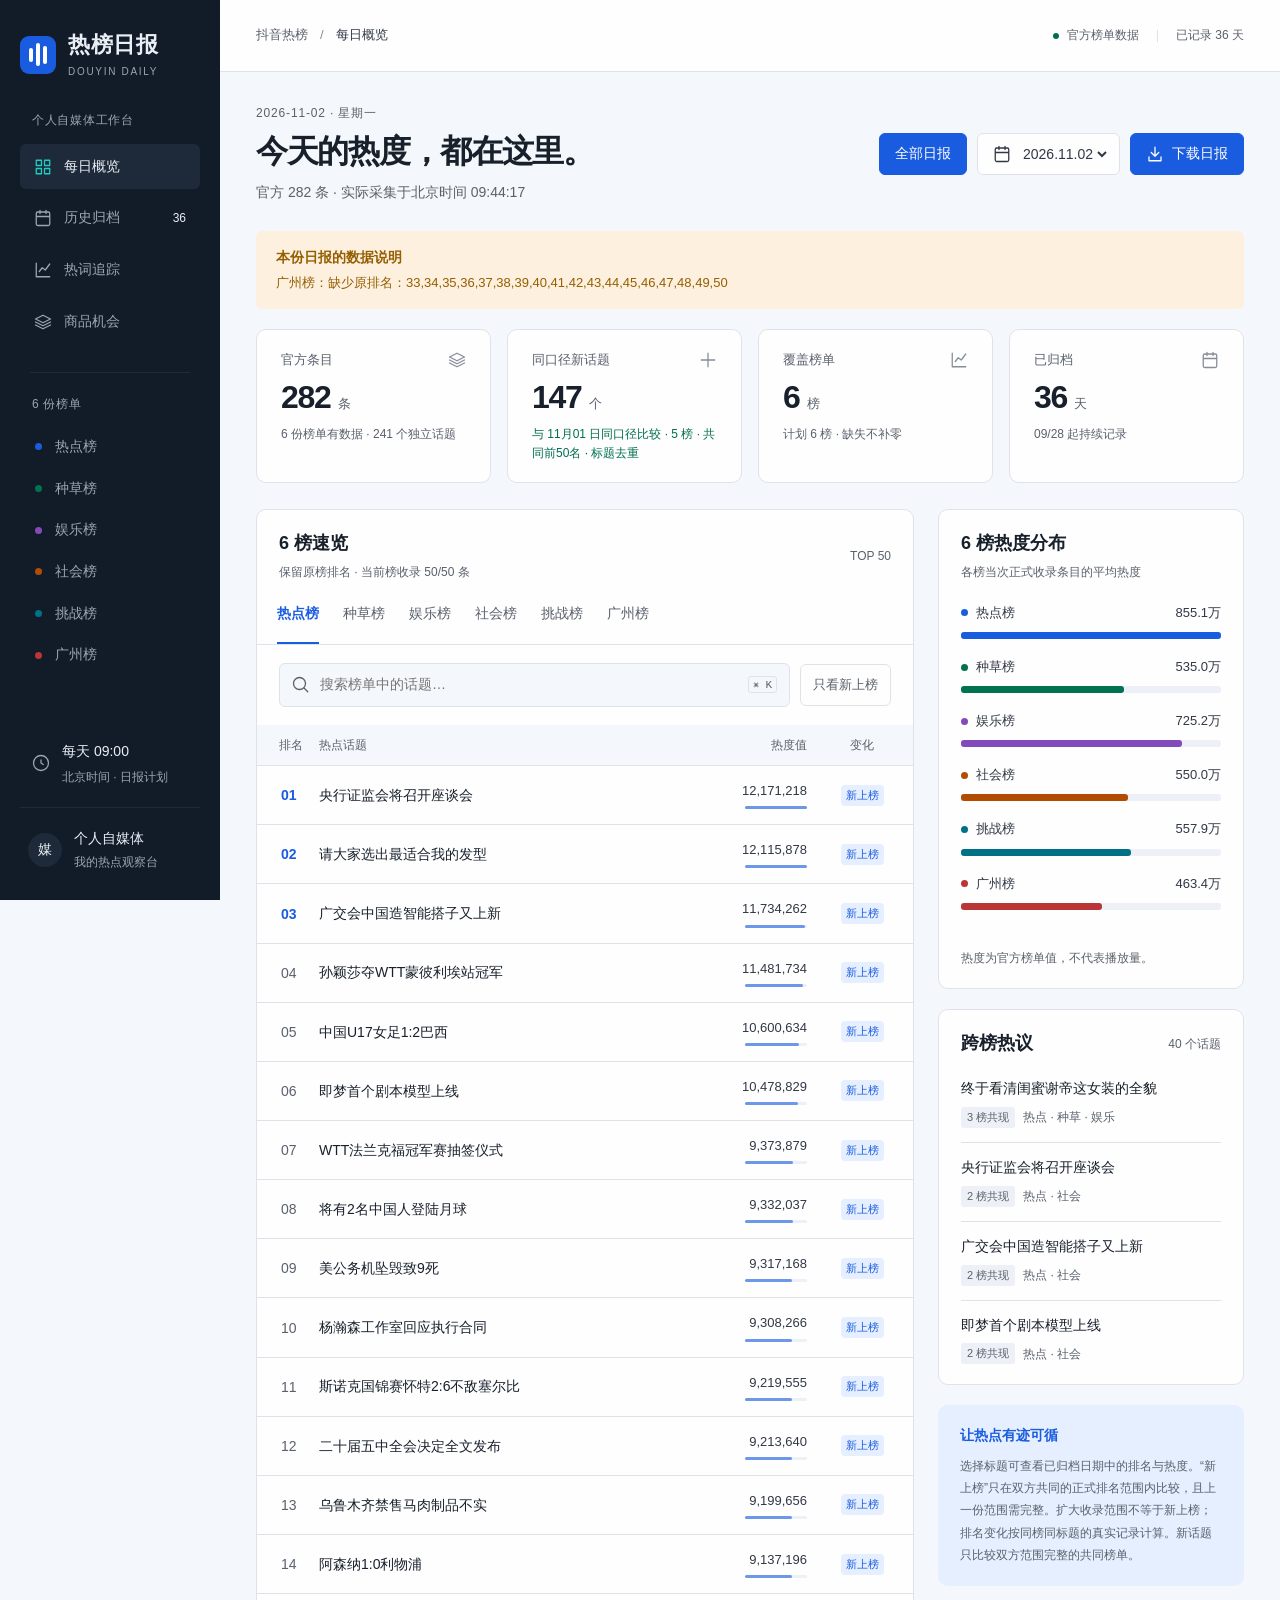
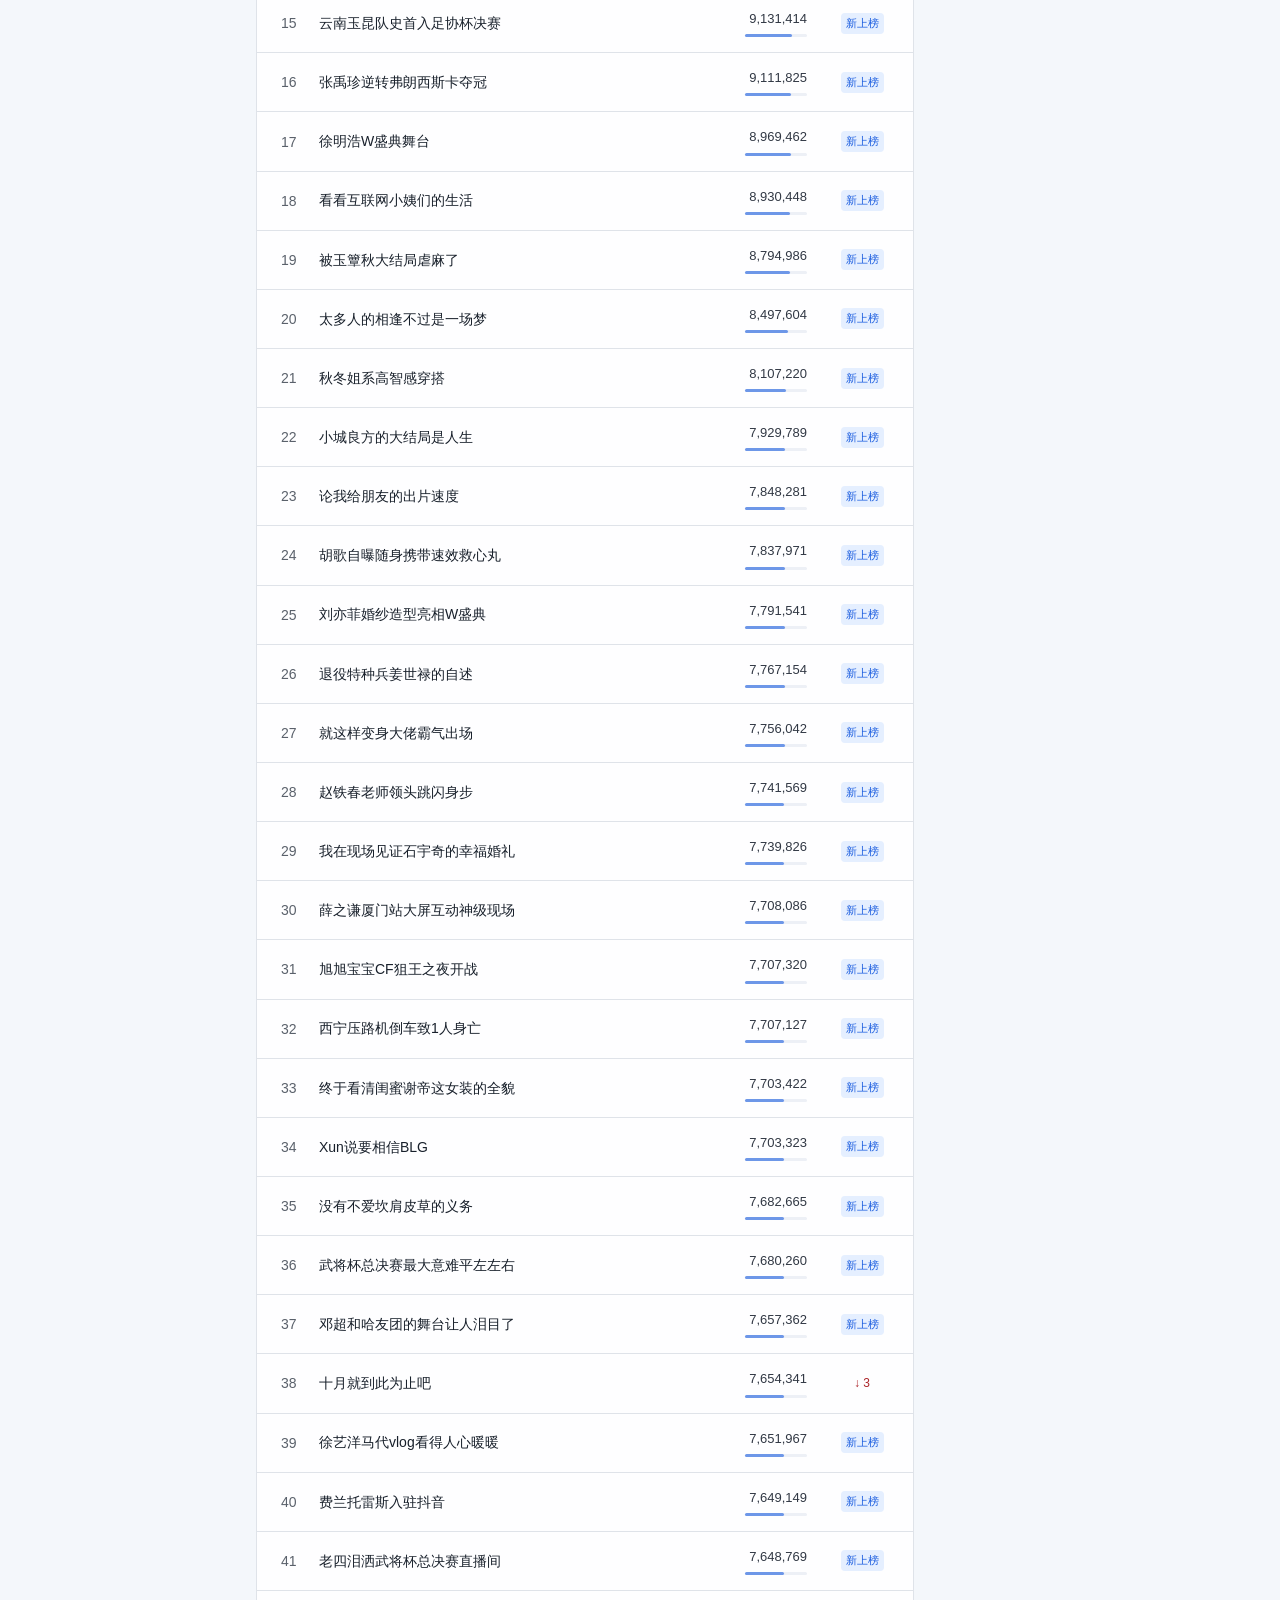
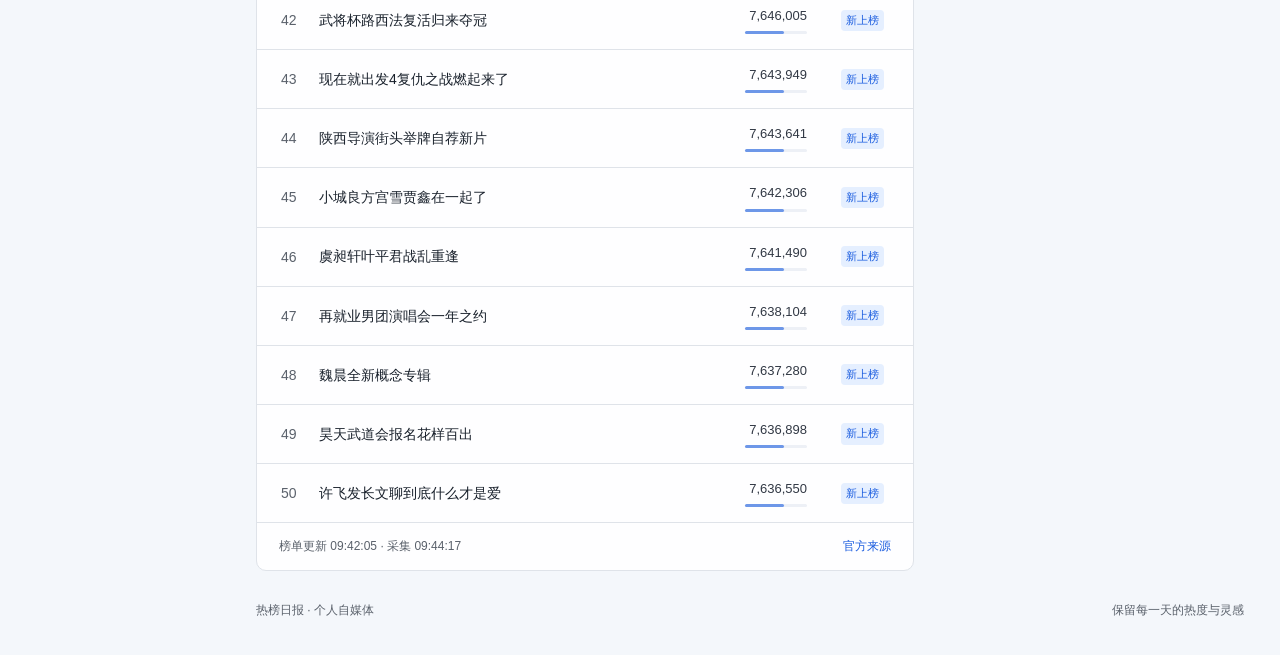
==== index.html @ 62357a95 "Update daily reports 2026-11-02 09:56" ====
<!doctype html>
<html lang="zh-CN"><head><meta charset="utf-8"><meta name="viewport" content="width=device-width,initial-scale=1,viewport-fit=cover"><meta name="theme-color" content="#152033"><meta name="description" content="每天一份抖音热榜，持续积累你的选题灵感。查看六榜各前50名、历史日报与同题变化，缺口如实标注。"><title>热榜日报 · 抖音热点观察台</title><link rel="icon" type="image/svg+xml" href="data:image/svg+xml,%3Csvg xmlns='http://www.w3.org/2000/svg' viewBox='0 0 32 32'%3E%3Crect width='32' height='32' rx='8' fill='%232961ed'/%3E%3Cpath d='M8 23V16M16 23V8M24 23V12' stroke='white' stroke-width='4' stroke-linecap='round'/%3E%3C/svg%3E"><link rel="stylesheet" href="tokens.css"><link rel="stylesheet" href="style.css"><link rel="stylesheet" href="opportunities.css?v=20261017-dense"></head><body>
<a class="skip-link" href="#main">跳到日报内容</a>
<aside class="sidebar"><a href="#daily" class="brand"><span class="brand-mark" aria-hidden="true"><i></i><i></i><i></i></span><span>热榜日报<small>DOUYIN DAILY</small></span></a><span class="workspace-label">个人自媒体工作台</span><nav aria-label="主导航"><button class="nav-item active" data-view="daily"><span data-icon="grid"></span>每日概览</button><button class="nav-item" data-view="archive"><span data-icon="calendar"></span>历史归档<span class="nav-count" id="archive-count">—</span></button><button class="nav-item" data-view="trends"><span data-icon="chart"></span>热词追踪</button><button class="nav-item" data-view="opportunities"><span data-icon="layers"></span>商品机会</button></nav><div class="side-divider"></div><p class="side-label" id="board-nav-label">日报榜单</p><nav class="board-nav" id="board-nav" aria-label="榜单快捷切换"></nav><div class="sidebar-bottom"><span data-icon="clock"></span><div><strong>每天 09:00</strong><small>北京时间 · 日报计划</small></div></div><div class="side-owner"><span class="avatar">媒</span><span>个人自媒体<small>我的热点观察台</small></span></div></aside>
<div class="shell"><header class="topbar"><div class="breadcrumb">抖音热榜<span>/</span><strong id="breadcrumb-current">每日概览</strong></div><div class="top-meta"><span class="live-dot"></span>官方榜单数据<span class="top-separator"></span><span id="coverage">载入归档…</span></div></header><main id="main" tabindex="-1"><section class="page-heading"><div><p class="heading-date" id="heading-date">每日记录 · 持续观察</p><h1 id="page-title">今天的热度，都在这里。</h1><p class="subtitle" id="subtitle">从每日榜单里，发现值得记录的话题。</p></div><div class="heading-actions"><a class="primary-button" href="today.html" style="text-decoration:none">全部日报</a><label class="date-picker"><span data-icon="calendar"></span><span class="sr-only">选择日报日期</span><select id="date-select" aria-label="选择日报日期"></select></label><button class="primary-button" id="export-button"><span data-icon="download"></span>下载日报</button></div></section><div id="app" aria-live="polite"><div class="empty-state">正在读取日报归档…</div></div><footer><span>热榜日报 · 个人自媒体</span><span>保留每一天的热度与灵感</span></footer></main></div>
<dialog id="topic-dialog" aria-labelledby="topic-title"><form method="dialog"><button class="close-button" aria-label="关闭话题详情">×</button></form><p class="detail-label">话题观察</p><h2 id="topic-title"></h2><div id="topic-content"></div></dialog>
<script src="analytics.js"></script><script src="research-state.js"></script><script src="opportunities-engine.js?v=20261102-food-show"></script><script src="tracking.js"></script><script src="opportunities.js?v=20261017-dense"></script><script src="app.js"></script></body></html>
---- tokens.css ----
:root{--color-paper:oklch(97.5% .006 255);--color-surface:oklch(99.8% .001 255);--color-ink:oklch(24% .025 258);--color-body:oklch(34% .022 258);--color-muted:oklch(49% .018 258);--color-subtle:oklch(64% .018 258);--color-rule:oklch(91.5% .009 258);--color-soft:oklch(95.5% .008 255);--color-accent:oklch(52% .21 262);--color-accent-ink:oklch(100% 0 0);--color-accent-soft:oklch(95% .025 262);--color-dark:oklch(22% .028 258);--color-dark-raised:oklch(28% .035 258);--color-dark-text:oklch(95% .01 255);--color-dark-muted:oklch(72% .022 258);--color-cyan:oklch(77% .13 188);--color-up:oklch(47% .12 168);--color-up-soft:oklch(95% .025 168);--color-down:oklch(49% .17 25);--color-down-soft:oklch(96% .02 25);--color-gold:oklch(53% .12 73);--color-gold-soft:oklch(96% .027 73);--color-scrim:oklch(18% .024 258 / .5);--color-transparent:transparent;--font-body:"PingFang SC","Microsoft YaHei",sans-serif;--font-display:"Avenir Next","PingFang SC",sans-serif;--font-mono:"SFMono-Regular",Menlo,monospace;--space-xs:4px;--space-sm:8px;--space-md:16px;--space-lg:24px;--space-xl:32px;--space-2xl:48px;--text-xs:.75rem;--text-sm:.875rem;--text-base:1rem;--text-lg:1.125rem;--text-xl:1.5rem;--radius-sm:6px;--radius-md:10px;--radius-lg:14px;--ease-out:cubic-bezier(.16,1,.3,1);--ease-in:cubic-bezier(.7,0,.84,0);--ease-in-out:cubic-bezier(.65,0,.35,1);--dur-micro:120ms;--z-modal:400;--z-sticky:200;--color-chart-hot:var(--color-accent);--color-chart-seeding:oklch(48% .12 168);--color-chart-entertainment:oklch(53% .17 305);--color-chart-society:oklch(54% .15 47);--color-chart-challenge:oklch(50% .1 216);--color-chart-guangzhou:oklch(53% .17 25)}
---- style.css ----
/* Hallmark · macrostructure: Workbench · tone: precise · anchor hue: cobalt
 * genre: modern-minimal · theme: Cobalt · nav: N3 Side-rail · footer: Ft2 Inline
 * audience: personal content creator · use: daily topic review · enrichment: none
 * pre-emit critique: P4 H5 E4 S5 R5 V4 */
*{box-sizing:border-box}html,body{margin:0;overflow-x:clip}body{background:var(--color-paper);color:var(--color-body);font:400 1rem/1.55 var(--font-body)}button,input,select{font:inherit}button,a,select{-webkit-tap-highlight-color:var(--color-transparent)}button,a{touch-action:manipulation}button{cursor:pointer}button{color:inherit}a{color:var(--color-accent);text-decoration:none}button:disabled{opacity:.4;cursor:not-allowed}button:active:not(:disabled){transform:translateY(1px)}:focus-visible{outline:2px solid var(--color-accent);outline-offset:3px}h1,h2,h3,p{margin:0}h1,h2,h3{color:var(--color-ink);font-family:var(--font-display);font-style:normal;overflow-wrap:anywhere;min-width:0}h1{font-size:clamp(1.65rem,2.5vw,2.1rem);line-height:1.3;letter-spacing:-.04em;font-weight:650}h2{font-size:1.125rem;font-weight:650}h3{font-size:1rem}.sr-only{position:absolute;width:1px;height:1px;padding:0;margin:-1px;overflow:clip;clip-path:inset(50%);white-space:nowrap}.icon{width:18px;height:18px;display:block;flex-shrink:0;stroke:currentColor;fill:none;stroke-width:1.7;stroke-linecap:round;stroke-linejoin:round}.skip-link{position:fixed;top:-100px;left:10px;z-index:var(--z-modal);padding:12px;background:var(--color-surface)}.skip-link:focus{top:10px}.sidebar{background:var(--color-dark);color:var(--color-dark-text);padding:28px 20px;display:flex;flex-direction:column}.brand{display:flex;align-items:center;gap:12px;color:var(--color-dark-text);font-size:1.375rem;font-weight:650;letter-spacing:.03em}.brand small{display:block;color:var(--color-dark-muted);font:500 10px/1.9 var(--font-display);letter-spacing:.17em}.brand-mark{display:flex;gap:3px;align-items:center;justify-content:center;width:36px;height:38px;background:var(--color-accent);border-radius:9px}.brand-mark i{display:block;width:4px;background:var(--color-accent-ink);border-radius:2px;height:14px}.brand-mark i:nth-child(2){height:23px}.brand-mark i:nth-child(3){height:18px}.workspace-label,.side-label{color:var(--color-dark-muted);font-size:12px;letter-spacing:.06em}.workspace-label{margin:30px 12px 14px}.nav-item{display:flex;align-items:center;gap:12px;width:100%;border:0;background:var(--color-transparent);color:var(--color-dark-muted);padding:12px 14px;margin-bottom:6px;text-align:left;font-size:14px;border-radius:var(--radius-sm);white-space:nowrap}.nav-item.active{background:var(--color-dark-raised);color:var(--color-dark-text)}.nav-item.active .icon{color:var(--color-cyan)}.nav-item:hover{background:var(--color-dark-raised);color:var(--color-dark-text)}.nav-count{margin-left:auto;color:var(--color-dark-text);font-size:12px}.side-divider{height:1px;background:var(--color-dark-raised);margin:22px 10px}.side-label{margin:0 12px 12px}.board-nav button{background:var(--color-transparent);border:0;color:var(--color-dark-muted);font-size:14px;display:flex;gap:13px;align-items:center;padding:10px 15px;width:100%;border-radius:var(--radius-sm);white-space:nowrap}.board-nav button:hover{color:var(--color-dark-text);background:var(--color-dark-raised)}.board-dot{width:7px;height:7px;border-radius:50%;display:inline-block;background:var(--board-color,var(--color-subtle));flex-shrink:0}.sidebar-bottom{display:flex;gap:12px;align-items:center;padding:20px 12px;margin-top:auto;color:var(--color-dark-muted)}.sidebar-bottom strong{font-size:14px;font-weight:500;color:var(--color-dark-text)}.sidebar-bottom small,.side-owner small{display:block;font-size:12px;margin-top:4px;color:var(--color-dark-muted)}.side-owner{display:flex;gap:12px;align-items:center;border-top:1px solid var(--color-dark-raised);padding:20px 8px 0;font-size:14px}.avatar{display:grid;place-items:center;width:34px;height:34px;border-radius:50%;background:var(--color-dark-raised);color:var(--color-dark-text)}.topbar{height:72px;display:flex;align-items:center;justify-content:space-between;padding:0 36px;border-bottom:1px solid var(--color-rule);background:var(--color-surface);gap:16px;font-size:13px}.breadcrumb{display:flex;gap:12px;white-space:nowrap;color:var(--color-muted)}.breadcrumb strong{font-weight:500;color:var(--color-body)}.breadcrumb>span{color:var(--color-subtle)}.top-meta{display:flex;align-items:center;gap:8px;color:var(--color-muted);font-size:12px}.live-dot{width:6px;height:6px;background:var(--color-up);border-radius:50%}.top-separator{height:12px;width:1px;background:var(--color-rule);margin:0 10px}main{max-width:1600px;margin:auto;padding:32px 36px;outline:none}.page-heading{display:flex;justify-content:space-between;gap:24px;align-items:center;margin-bottom:28px}.heading-date{color:var(--color-muted);font:500 12px/1.6 var(--font-display);letter-spacing:.07em;margin-bottom:8px}.subtitle{color:var(--color-muted);font-size:14px;margin-top:9px}.heading-actions{display:flex;gap:10px;flex-shrink:0;flex-wrap:wrap}.primary-button,.secondary-button,.date-picker{display:inline-flex;gap:8px;align-items:center;justify-content:center;min-height:42px;border-radius:var(--radius-sm);white-space:nowrap;font-size:14px;padding:9px 15px;border:1px solid var(--color-rule);background:var(--color-surface);color:var(--color-body)}.primary-button{color:var(--color-accent-ink);background:var(--color-accent);border-color:var(--color-accent)}.primary-button:hover{opacity:.9}.secondary-button:hover{background:var(--color-soft)}.date-picker{padding-right:9px}.date-picker select{background:var(--color-transparent);border:0;color:var(--color-body);max-width:140px;cursor:pointer;font-variant-numeric:tabular-nums;font-size:14px}.stats{display:grid;grid-template-columns:repeat(4,minmax(0,1fr));gap:16px;margin-bottom:26px}.stat{padding:20px 24px;background:var(--color-surface);border:1px solid var(--color-rule);border-radius:var(--radius-md)}.stat-label{font-size:13px;color:var(--color-muted);display:flex;justify-content:space-between;gap:10px;align-items:center}.stat-label .icon{color:var(--color-subtle)}.stat-value{color:var(--color-ink);font:600 2rem/1.4 var(--font-display);letter-spacing:-.04em;margin-top:5px;font-variant-numeric:tabular-nums}.stat-value small{font:400 13px var(--font-body);color:var(--color-muted);margin-left:7px;letter-spacing:0}.stat-note{font-size:12px;color:var(--color-muted);margin-top:5px}.note-positive{color:var(--color-up)}.main-grid{display:grid;grid-template-columns:minmax(0,1fr) 306px;gap:24px;align-items:start}.panel{background:var(--color-surface);border:1px solid var(--color-rule);border-radius:var(--radius-md);min-width:0}.panel-title{padding:20px 22px 18px;display:flex;align-items:center;justify-content:space-between;gap:12px}.panel-title p{font-size:12px;color:var(--color-muted);margin-top:5px}.mini-label{font:500 12px var(--font-display);color:var(--color-muted)}.board-tabs{display:flex;border-bottom:1px solid var(--color-rule);padding:0 20px;gap:24px;overflow-x:auto;scrollbar-width:none}.board-tab{white-space:nowrap;border:0;border-bottom:2px solid var(--color-transparent);color:var(--color-muted);background:var(--color-transparent);font-size:14px;padding:0 0 14px;min-height:44px}.board-tab.active{color:var(--color-accent);border-color:var(--color-accent);font-weight:600}.list-tools{display:flex;gap:10px;align-items:center;padding:18px 22px}.searchbox{display:flex;gap:10px;align-items:center;background:var(--color-paper);border:1px solid var(--color-rule);border-radius:var(--radius-sm);padding:0 12px;flex:1;min-width:0;color:var(--color-muted)}.searchbox input{width:100%;border:0;background:var(--color-transparent);min-width:0;padding:10px 0;font-size:14px;color:var(--color-ink);outline:none}.searchbox:focus-within{outline:2px solid var(--color-accent);outline-offset:1px}.searchbox kbd{font:11px var(--font-mono);border:1px solid var(--color-rule);padding:1px 4px;border-radius:3px;white-space:nowrap}.filter-button{padding:10px 12px;white-space:nowrap;background:var(--color-surface);border:1px solid var(--color-rule);border-radius:var(--radius-sm);color:var(--color-muted);font-size:13px;min-height:42px}.filter-button.active{color:var(--color-accent);border-color:var(--color-accent);background:var(--color-accent-soft)}.rank-table{width:100%;border-collapse:collapse;table-layout:fixed;font-size:14px}.rank-table th{font-weight:400;color:var(--color-muted);font-size:12px;text-align:left;padding:11px 0;background:var(--color-paper);border-bottom:1px solid var(--color-rule)}.rank-table th:first-child{width:62px;padding-left:22px}.rank-table th:nth-child(3){width:110px;text-align:right;padding-right:18px}.rank-table th:last-child{width:88px;text-align:center;padding-right:14px}.rank-table td{padding:15px 0;border-bottom:1px solid var(--color-rule);vertical-align:middle}.rank-table tr:last-child td{border-bottom:0}.rank-table tr:hover td{background:var(--color-paper)}.rank-table td:first-child{padding-left:24px;font:500 14px var(--font-display);color:var(--color-muted)}.rank-table tr:nth-child(-n+3) td:first-child{font-weight:650;color:var(--color-accent)}.topic-button{display:block;max-width:100%;padding:0 6px 0 0;border:0;background:var(--color-transparent);color:var(--color-ink);text-align:left;font-size:14px;line-height:1.6;overflow-wrap:anywhere}.topic-button:hover{color:var(--color-accent)}.topic-meta{font-size:11px;margin-top:4px;color:var(--color-muted)}.heat-cell{text-align:right;padding-right:18px!important;font-family:var(--font-display);font-size:13px;font-variant-numeric:tabular-nums;color:var(--color-body)}.heat-track{display:block;height:3px;background:var(--color-soft);margin:5px 0 0 auto;width:62px;border-radius:2px}.heat-track i{display:block;height:100%;background:var(--color-accent);opacity:.6;border-radius:2px}.change-cell{text-align:center;padding-right:14px!important;font-size:12px}.change{display:inline-block;min-width:34px}.change.up{color:var(--color-up)}.change.down{color:var(--color-down)}.change.new{color:var(--color-accent);background:var(--color-accent-soft);font-size:11px;padding:2px 5px;border-radius:4px}.change.same{color:var(--color-muted)}.table-footer{padding:14px 22px;border-top:1px solid var(--color-rule);color:var(--color-muted);font-size:12px;display:flex;justify-content:space-between;gap:12px;flex-wrap:wrap}.table-footer a{white-space:nowrap}.side-stack{display:grid;gap:20px}.board-bars{padding:0 22px 20px}.bar-row{margin:3px 0 18px}.bar-top{display:flex;justify-content:space-between;align-items:center;font-size:13px;margin-bottom:9px}.bar-name{display:flex;gap:8px;align-items:center}.bar-value{font-family:var(--font-display);font-variant-numeric:tabular-nums}.bar-track{height:7px;border-radius:3px;background:var(--color-soft)}.bar-fill{height:100%;border-radius:3px;background:var(--board-color)}.panel-footnote{padding:0 22px 20px;font-size:12px;color:var(--color-muted);line-height:1.7}.repeat-list{padding:0 22px 6px}.repeat-item{padding:12px 0 14px;border-bottom:1px solid var(--color-rule)}.repeat-item:first-child{padding-top:0}.repeat-item:last-child{border-bottom:0}.repeat-item button{border:0;background:var(--color-transparent);text-align:left;font-size:14px;padding:0;line-height:1.65;color:var(--color-ink)}.repeat-item button:hover{color:var(--color-accent)}.repeat-meta{display:flex;gap:8px;align-items:center;margin-top:6px;color:var(--color-muted);font-size:12px}.mini-tag{background:var(--color-soft);padding:2px 6px;border-radius:3px;font-size:11px;color:var(--color-muted)}.insight-note{padding:20px 22px;background:var(--color-accent-soft);border-radius:var(--radius-md)}.insight-note h3{color:var(--color-accent);font-size:14px;margin-bottom:8px}.insight-note p{font-size:12px;line-height:1.85;color:var(--color-muted)}footer{display:flex;justify-content:space-between;gap:16px;flex-wrap:wrap;font-size:12px;color:var(--color-muted);padding:30px 0 4px}.empty-state{padding:48px 24px;text-align:center;color:var(--color-muted);font-size:14px}.empty-state strong{display:block;font-size:16px;color:var(--color-body);margin-bottom:8px}.empty-state button{margin-top:18px}.archive-grid{display:grid;grid-template-columns:repeat(2,minmax(0,1fr));gap:20px}.archive-card{padding:24px}.archive-top{display:flex;gap:20px;align-items:center;border-bottom:1px solid var(--color-rule);padding-bottom:20px;margin-bottom:20px}.calendar-tile{padding:8px 14px;background:var(--color-accent-soft);color:var(--color-accent);border-radius:var(--radius-sm);text-align:center}.calendar-tile strong{display:block;font:600 2rem var(--font-display)}.calendar-tile span{font-size:12px}.archive-top h2{font-size:18px}.archive-top p{font-size:12px;color:var(--color-muted);margin-top:6px}.archive-board{display:flex;gap:14px;align-items:baseline;padding:7px 0;font-size:14px}.archive-board span{flex-shrink:0;width:46px;font-size:12px;color:var(--color-muted)}.archive-board p{overflow:hidden;text-overflow:ellipsis;white-space:nowrap}.archive-actions{margin-top:24px;display:flex;justify-content:space-between;align-items:center;font-size:12px;color:var(--color-muted)}.trend-chart{padding:0 24px 20px}.trend-svg{display:block;width:100%;height:auto;max-height:300px;overflow:visible}.trend-svg text{font:12px var(--font-body);fill:var(--color-muted)}.trend-svg .gridline{stroke:var(--color-rule);stroke-dasharray:4 5}.trend-svg .line{fill:none;stroke-width:2.3;stroke:var(--board-color)}.trend-svg .point{fill:var(--color-surface);stroke:var(--board-color);stroke-width:2.3}.legend{display:flex;gap:20px;flex-wrap:wrap;margin:10px 0;font-size:12px;color:var(--color-muted)}.legend span{display:flex;gap:7px;align-items:center}.trend-layout{display:grid;gap:24px}.trend-table th:first-child{width:55%}.trend-table th:nth-child(2){width:15%}.trend-table th:nth-child(3){width:15%}.trend-table th:last-child{width:15%}.trend-table td:first-child{font-family:var(--font-body);font-size:14px;padding:16px 22px}.trend-table td{padding:16px 0}.trend-table td:not(:first-child){font-variant-numeric:tabular-nums}.trend-search{margin:0 22px 20px;max-width:420px}dialog{position:fixed;inset:0;margin:auto;height:fit-content;max-height:85dvh;width:min(600px,calc(100% - 32px));padding:32px;border:1px solid var(--color-rule);border-radius:var(--radius-lg);background:var(--color-surface);color:var(--color-body)}dialog::backdrop{background:var(--color-scrim)}dialog h2{font-size:1.4rem;padding-right:16px;line-height:1.5;margin:8px 0 16px}.close-button{position:absolute;top:12px;right:12px;width:36px;height:36px;font-size:24px;border:0;background:var(--color-transparent);color:var(--color-muted)}.detail-label{font-size:12px;color:var(--color-accent)}.detail-note{font-size:13px;color:var(--color-muted);margin-bottom:20px}.detail-row{padding:14px 0;border-top:1px solid var(--color-rule);display:grid;grid-template-columns:1fr 1fr;gap:6px 12px;font-size:14px}.detail-row small{color:var(--color-muted);font-size:12px}.detail-row .right{text-align:right;font-variant-numeric:tabular-nums}.source-link{font-size:13px;display:inline-flex;gap:6px;align-items:center;margin-top:16px;white-space:nowrap}.source-link .icon{width:14px;height:14px}.notice{font-size:13px;color:var(--color-muted);border-left:0;padding:14px 0 0}.mobile-title{display:none}
@media(min-width:60rem){.sidebar{position:fixed;width:220px;height:100dvh;inset:0 auto 0 0;z-index:var(--z-sticky)}.shell{margin-left:220px}}
@media(min-width:90rem){.sidebar{width:240px}.shell{margin-left:240px}main{padding:36px 44px}.topbar{padding-inline:44px}.main-grid{grid-template-columns:minmax(0,1fr) 330px}.rank-table td{padding-block:17px}.stat{padding:22px 26px}}
@media(max-width:74rem){.main-grid{grid-template-columns:minmax(0,1fr) 260px;gap:18px}main{padding:26px 24px}.topbar{padding:0 24px}.page-heading{align-items:flex-start;flex-direction:column;gap:18px}.stats{gap:12px}.stat{padding:18px}.board-tabs{gap:20px}.rank-table th:first-child{width:45px;padding-left:16px}.rank-table td:first-child{padding-left:16px}.rank-table th:nth-child(3){width:98px}.rank-table th:last-child{width:68px}.top-meta #coverage,.top-separator{display:none}}
@media(max-width:59.99rem){.sidebar{padding:18px 24px;display:block}.brand{font-size:20px}.brand small{display:none}.sidebar>nav:first-of-type{display:flex;gap:8px;margin-top:18px}.nav-item{width:auto;margin:0;padding:9px 14px}.workspace-label,.side-divider,.side-label,.board-nav,.sidebar-bottom,.side-owner{display:none}.nav-count{margin-left:4px}.topbar{height:54px}.main-grid{grid-template-columns:minmax(0,1fr)}.side-stack{grid-template-columns:repeat(2,minmax(0,1fr))}.insight-note{grid-column:1/-1}.page-heading{flex-direction:row;align-items:flex-start}.heading-actions{max-width:240px}.stats{grid-template-columns:repeat(4,minmax(0,1fr))}.stat{padding:16px}.stat-value{font-size:1.75rem}.stat-label .icon{display:none}}
@media(max-width:39.99rem){.sidebar{padding:18px 16px 14px}.sidebar>nav:first-of-type{gap:2px;margin-top:16px}.nav-item{font-size:14px;padding:10px 12px;gap:8px}.nav-item .icon{width:16px;height:16px}.nav-count{display:none}.topbar{padding:0 18px}.top-meta{font-size:11px}.breadcrumb{font-size:12px;gap:8px}main{padding:24px 16px}.page-heading{display:block;margin-bottom:22px}.heading-actions{margin-top:20px;max-width:none;gap:8px;flex-wrap:nowrap}.date-picker{flex:1;padding:10px}.primary-button{padding:10px 13px;min-height:44px}.stats{grid-template-columns:repeat(2,minmax(0,1fr));gap:10px;margin-bottom:20px}.stat{padding:15px 16px}.stat-note{font-size:11px}.stat-value{font-size:1.8rem}.stat-value small{font-size:12px}.panel-title{padding:18px 16px 16px}.board-tabs{padding:0 16px;gap:22px}.list-tools{padding:16px;gap:8px}.filter-button{padding:10px 9px;font-size:12px}.searchbox{padding:0 10px}.searchbox input{font-size:13px;min-height:44px}.searchbox kbd{display:none}.rank-table th:first-child{width:36px;padding-left:13px}.rank-table td:first-child{padding-left:14px;font-size:13px}.rank-table th:nth-child(3){width:84px;padding-right:12px}.rank-table th:last-child{width:45px;padding-right:7px}.rank-table th{font-size:11px}.rank-table td{padding-block:14px}.topic-button{font-size:14px;line-height:1.65}.heat-cell{font-size:12px;padding-right:12px!important}.heat-track{width:48px}.change-cell{padding-right:7px!important;font-size:11px}.change{min-width:28px}.change.new{font-size:10px;padding:2px 3px}.table-footer{padding:14px 16px;font-size:11px}.side-stack{grid-template-columns:minmax(0,1fr)}.archive-grid{grid-template-columns:minmax(0,1fr)}.archive-card{padding:20px}.trend-table th:first-child{width:46%;padding-left:14px}.trend-table th:nth-child(2){width:17%}.trend-table th:nth-child(3){width:20%;text-align:left}.trend-table th:last-child{width:17%}.trend-table td:first-child{padding:14px}.trend-table td{font-size:12px}.trend-chart{padding:0 12px 16px}.legend{gap:10px;font-size:11px}dialog{padding:25px 20px}.detail-row{font-size:13px}footer{font-size:11px}.subtitle{font-size:13px}.trend-search{margin:0 16px 18px}.topic-meta{font-size:10px}}
@media(prefers-reduced-motion:reduce){*,*::before,*::after{animation:none!important;transition:none!important;scroll-behavior:auto!important}}
.data-warning{padding:16px 20px;background:var(--color-gold-soft);color:var(--color-gold);border-radius:var(--radius-sm);margin-bottom:20px;font-size:13px}.data-warning strong{font-size:14px}.data-warning p{margin-top:4px}
.tracking-layout{display:grid;gap:24px}.tracking-intro{display:flex;justify-content:space-between;align-items:center;gap:16px}.tracking-intro p{font-size:14px;color:var(--color-muted);margin-top:7px}.tracking-intro label,.tracking-tools>label:not(.searchbox),.detail-controls label{font-size:14px;color:var(--color-muted);display:flex;align-items:center;gap:8px;white-space:nowrap}.tracking-layout select,.detail-controls select{min-height:42px;max-width:100%;padding:8px 12px;background:var(--color-surface);color:var(--color-body);border:1px solid var(--color-rule);border-radius:var(--radius-sm);font-size:14px}.tracking-layout .panel-title p{font-size:14px}.tracking-layout .mini-label{font-size:14px}.seed-grid{display:grid;grid-template-columns:repeat(3,minmax(0,1fr));gap:0;padding:0 22px 10px}.seed-card{padding:20px 18px;border-top:1px solid var(--color-rule);border-right:1px solid var(--color-rule);display:flex;flex-direction:column;min-width:0;gap:12px}.seed-card:nth-child(3n){border-right:0}.seed-card:nth-child(3n+1){padding-left:0}.seed-kicker{font-size:13px;color:var(--color-muted);display:flex;justify-content:space-between;align-items:center;gap:8px;flex-wrap:wrap}.signal-badge{display:inline-flex;font-size:12px;font-weight:500;line-height:1.6;padding:3px 8px;border-radius:4px;color:var(--color-muted);background:var(--color-soft);white-space:nowrap}.signal-badge.seed{color:var(--color-up);background:var(--color-up-soft)}.signal-badge.rising{color:var(--color-accent);background:var(--color-accent-soft)}.signal-badge.falling{color:var(--color-down);background:var(--color-down-soft)}.seed-card>.topic-button{font-size:16px;font-weight:600;line-height:1.55;min-height:50px}.seed-values{display:flex;justify-content:space-between;align-items:end;gap:14px;margin-top:auto;font-variant-numeric:tabular-nums}.seed-values>strong{font:600 1.9rem/1.2 var(--font-display);color:var(--color-up);letter-spacing:-.025em}.seed-values>span{font-size:14px;text-align:right}.seed-values small{display:block;font:400 13px/1.7 var(--font-body);color:var(--color-muted);margin-top:5px;letter-spacing:0}.seed-card>p{font-size:13px;color:var(--color-muted)}.text-action{border:0;background:transparent;color:var(--color-accent);padding:0;text-align:left;font-size:14px;min-height:30px;align-self:flex-start}.text-action:hover{text-decoration:underline}.radar-context{padding:14px 22px;display:flex;justify-content:space-between;gap:8px 16px;flex-wrap:wrap;background:var(--color-paper);font-size:13px;color:var(--color-muted)}.tracking-method{border-top:1px solid var(--color-rule);padding:16px 22px}.tracking-method summary,.overview-trend summary{font-size:14px;color:var(--color-body);cursor:pointer;min-height:24px}.tracking-method p,.tracking-method li{font-size:14px;color:var(--color-muted);line-height:1.8}.tracking-method p{margin-top:12px}.tracking-method ul{padding-left:20px;columns:2;column-gap:25px}.tracking-method li{break-inside:avoid}.tracking-tools{display:flex;align-items:center;gap:12px;padding:0 22px 20px;flex-wrap:wrap}.tracking-tools .searchbox{flex:1 1 240px}.tracking-tools select{max-width:155px}.tracking-table-scroll{overflow-x:auto}.tracking-table{border-collapse:collapse;width:100%;min-width:780px;font-size:14px;table-layout:fixed}.tracking-table th{background:var(--color-paper);text-align:left;font-size:13px;color:var(--color-muted);font-weight:400;padding:12px 14px;border-bottom:1px solid var(--color-rule)}.tracking-table td{padding:16px 14px;border-bottom:1px solid var(--color-rule);vertical-align:top;overflow-wrap:anywhere}.tracking-table tr:last-child td{border:0}.tracking-table tbody tr:hover{background:var(--color-paper)}.tracking-table th:first-child{width:31%;padding-left:22px}.tracking-table td:first-child{padding-left:22px}.tracking-table th:nth-child(2){width:15%}.tracking-table th:nth-child(3){width:18%}.tracking-table th:nth-child(4){width:20%}.tracking-table th:last-child{width:16%}.tracking-table .topic-button{font-size:15px}.tracking-table small{display:block;font-size:12px;color:var(--color-muted);margin-top:5px}.tracking-table td>strong{display:block;font-weight:550}.tracking-table .number{font-variant-numeric:tabular-nums}.tracking-tags{display:flex;flex-wrap:wrap;gap:6px;margin-top:8px}.positive{color:var(--color-up)}.negative{color:var(--color-down)}.muted{color:var(--color-muted)}.tracking-pagination{display:flex;justify-content:space-between;align-items:center;gap:12px;padding:16px 22px;font-size:13px;color:var(--color-muted)}.tracking-pagination>div{display:flex;gap:8px}.tracking-layout .panel-footnote{font-size:13px}.overview-trend>summary{padding:20px 22px;font-weight:600;font-size:16px}.seed-empty{padding-block:32px}.detail-controls{display:flex;justify-content:space-between;gap:12px;align-items:center;flex-wrap:wrap;margin:12px 0 22px}.metric-switch{display:flex;border:1px solid var(--color-rule);border-radius:var(--radius-sm);overflow:hidden}.metric-switch button{border:0;background:var(--color-surface);padding:9px 15px;font-size:14px;min-height:42px}.metric-switch button[aria-pressed="true"]{background:var(--color-accent-soft);color:var(--color-accent)}.detail-metrics{display:grid;grid-template-columns:repeat(4,minmax(0,1fr));gap:12px;margin-bottom:20px}.detail-metrics>div{background:var(--color-paper);padding:12px;border-radius:var(--radius-sm)}.detail-metrics strong{font:600 1.3rem/1.6 var(--font-display);display:block;font-variant-numeric:tabular-nums}.detail-metrics small{font:400 12px/1.5 var(--font-body);color:var(--color-muted)}#topic-dialog{width:min(860px,calc(100% - 32px))}.topic-chart{display:block;width:100%;height:auto;margin-bottom:14px}.topic-chart .gridline{stroke:var(--color-rule);stroke-dasharray:4 4}.topic-chart .line{stroke:var(--color-accent);stroke-width:2.4;fill:none}.topic-chart .point{fill:var(--color-surface);stroke:var(--color-accent);stroke-width:2}.topic-chart text{font:12px var(--font-body);fill:var(--color-muted)}.detail-history{overflow-x:auto}.detail-history table{width:100%;border-collapse:collapse;font-size:14px;min-width:440px}.detail-history th{text-align:left;color:var(--color-muted);font-weight:400;font-size:13px}.detail-history th,.detail-history td{padding:12px 10px;border-bottom:1px solid var(--color-rule)}.detail-history small{display:block;color:var(--color-muted);font-size:12px;margin-top:3px}.detail-history td{font-variant-numeric:tabular-nums}.detail-history th:first-child,.detail-history td:first-child{padding-left:0}
@media(max-width:74rem){.seed-grid{grid-template-columns:repeat(2,minmax(0,1fr))}.seed-card:nth-child(3n){border-right:1px solid var(--color-rule)}.seed-card:nth-child(3n+1){padding-left:18px}.seed-card:nth-child(2n){border-right:0}.seed-card:nth-child(2n+1){padding-left:0}.tracking-tools .searchbox{flex-basis:100%}}
@media(max-width:39.99rem){.tracking-intro{display:block}.tracking-intro>label{margin-top:16px;justify-content:space-between}.tracking-intro p{font-size:13px}.seed-grid{grid-template-columns:1fr;padding:0 16px 10px}.seed-card,.seed-card:nth-child(3n),.seed-card:nth-child(3n+1),.seed-card:nth-child(2n+1){padding:18px 0;border-right:0}.seed-card>.topic-button{min-height:0}.seed-kicker{font-size:13px}.radar-context{padding:14px 16px}.tracking-method{padding:16px}.tracking-method ul{columns:1}.tracking-tools{padding:0 16px 16px;gap:12px}.tracking-tools>label:not(.searchbox){flex:1 1 100%;justify-content:space-between}.tracking-tools select{flex:1;max-width:70%}.tracking-table{min-width:760px}.tracking-pagination{padding:16px;flex-wrap:wrap}.tracking-pagination>div{margin-left:auto}.detail-metrics{grid-template-columns:repeat(2,minmax(0,1fr))}.detail-metrics strong{font-size:1.4rem}.detail-controls label{flex:1}.detail-controls select{min-width:0;flex:1}.tracking-layout{gap:20px}.tracking-layout .panel-title{align-items:start}.tracking-layout .panel-title p{font-size:13px}.tracking-layout .mini-label{font-size:12px;white-space:nowrap}}
@media(max-width:23rem){.sidebar>nav:first-of-type{display:grid;grid-template-columns:repeat(3,minmax(0,1fr));gap:2px}.nav-item{justify-content:center;padding:10px 5px;gap:5px;font-size:13px}.nav-item .icon{width:15px;height:15px}}

/* Historical third-party supplements are separate from official ranking tables. */
.supplement-panel{margin-bottom:26px}.supplement-table th:last-child{width:126px;text-align:right;padding-right:18px}.supplement-table td:nth-child(2){padding-right:12px;overflow-wrap:anywhere}.supplement-panel .panel-title{align-items:flex-start}.supplement-panel .panel-title p{line-height:1.8}.data-warning details{margin-top:10px}.data-warning summary{cursor:pointer}
@media(max-width:639px){.supplement-table th:first-child{width:52px;padding-left:12px}.supplement-table td:first-child{padding-left:14px}.supplement-table th:last-child{width:110px;padding-right:12px}.supplement-table .heat-cell{padding-right:12px!important}}
---- opportunities.css ----
.opportunities-layout{display:grid;gap:24px}.opportunity-intro{border-top:3px solid var(--color-up);padding:24px 0 0}.opportunity-eyebrow{font-size:12px;color:var(--color-up);margin-bottom:12px;letter-spacing:.05em}.opportunity-intro h2{font-size:clamp(22px,2.1vw,30px);line-height:1.4}.opportunity-intro>p:not(:first-child){font-size:14px;color:var(--color-muted);margin-top:12px;max-width:700px}.opportunity-stats{display:flex;align-items:center;gap:20px;flex-wrap:wrap;margin-top:22px;color:var(--color-muted);font-size:13px}.opportunity-stats strong{font:600 26px var(--font-display);color:var(--color-ink);margin-right:4px}.opportunity-workflow{display:flex;gap:12px 28px;flex-wrap:wrap;border-block:1px solid var(--color-rule);padding:16px 0;font-size:14px}.opportunity-workflow b{font:500 12px var(--font-display);background:var(--color-dark);color:var(--color-dark-text);display:inline-grid;place-items:center;width:22px;height:22px;border-radius:50%;margin-right:9px}.opportunity-filters{display:flex;gap:16px;align-items:center;flex-wrap:wrap;font-size:13px;color:var(--color-muted)}.opportunity-filters label{display:flex;gap:10px;align-items:center}.opportunity-filters select{border:1px solid var(--color-rule);border-radius:6px;background:var(--color-surface);padding:10px 12px;color:var(--color-body);font-size:14px;min-height:44px}.opportunity-filters>span{margin-left:auto}.opportunity-card{margin-bottom:16px;overflow:hidden}.opportunity-card-head{padding:4px 20px}.opportunity-kicker{display:flex;gap:12px;align-items:center;justify-content:space-between;font-size:12px;color:var(--color-muted);margin-bottom:2px}.opportunity-card h3{font-size:22px;line-height:1.3}.opportunity-card-head>p{font-size:14px;color:var(--color-muted);margin-top:10px;max-width:800px}.opportunity-evidence{padding:14px 24px;background:var(--color-paper);border-block:1px solid var(--color-rule);font-size:13px}.opportunity-evidence summary{cursor:pointer;min-height:24px;color:var(--color-body)}.opportunity-evidence ul{padding:0;list-style:none}.opportunity-evidence li{padding:12px 0;border-bottom:1px solid var(--color-rule)}.opportunity-evidence li:last-child{border:0}.opportunity-evidence li>div{display:flex;justify-content:space-between;gap:8px;flex-wrap:wrap}.opportunity-evidence p{color:var(--color-muted);margin:6px 0}.opportunity-evidence .text-action{font-size:13px;display:inline}.opportunity-products{display:grid;grid-template-columns:repeat(3,minmax(0,1fr));gap:0;padding:24px}.opportunity-products section{padding:0 22px;border-right:1px solid var(--color-rule);min-width:0}.opportunity-products section:first-child{padding-left:0}.opportunity-products section:last-child{padding-right:0;border:0}.opportunity-role{font-size:12px;color:var(--color-up)}.opportunity-role span{font-family:var(--font-display);margin-right:8px}.opportunity-products h4{margin:10px 0;font-size:16px;color:var(--color-ink)}.opportunity-keywords{font-size:12px;color:var(--color-muted);overflow-wrap:anywhere}.opportunity-products ul,.opportunity-action ul{font-size:13px;padding-left:18px;color:var(--color-body);margin:12px 0 0}.opportunity-products li,.opportunity-action li{margin-bottom:7px}.opportunity-action{padding:18px 24px 22px;border-top:1px solid var(--color-rule);background:var(--color-paper)}.opportunity-action>strong{font-size:13px;color:var(--color-up)}.opportunity-action>p{margin:6px 0 14px;font-size:14px}.opportunity-action details{font-size:13px;margin-bottom:16px}.opportunity-action summary{cursor:pointer;min-height:30px}.opportunity-action details p{color:var(--color-muted);margin-top:10px}.opportunity-section-title{display:flex;align-items:end;justify-content:space-between;gap:10px;flex-wrap:wrap;margin-bottom:16px}.opportunity-section-title>p{color:var(--color-muted);font-size:13px}.opportunity-example-note{padding:12px 24px;color:var(--color-gold);background:var(--color-gold-soft);font-size:13px}.opportunity-example .opportunity-kicker .signal-badge{background:var(--color-gold-soft);color:var(--color-gold)}.opportunity-method{padding:20px 24px;font-size:14px}.opportunity-method summary{cursor:pointer;min-height:28px;font-weight:600}.opportunity-method p{margin-top:12px;color:var(--color-muted)}.opportunity-method ul{color:var(--color-muted);padding-left:20px;font-size:13px}.opportunity-method li{margin-top:6px}
@media(max-width:64rem){.opportunity-products{grid-template-columns:1fr;padding:0 24px}.opportunity-products section,.opportunity-products section:first-child,.opportunity-products section:last-child{padding:20px 0;border-right:0;border-bottom:1px solid var(--color-rule)}.opportunity-products section:last-child{border:0}}
@media(max-width:39.99rem){.sidebar>nav:first-of-type{display:grid;grid-template-columns:repeat(2,minmax(0,1fr));gap:4px}.nav-item{justify-content:center;padding:10px 6px;gap:7px;margin:0}.opportunity-card-head{padding:4px 16px}.opportunity-action{padding:18px 16px}.opportunity-card h3{font-size:20px}.opportunity-evidence{padding:14px 16px}.opportunity-products{padding:0 16px}.opportunity-example-note{padding:12px 16px}.opportunity-method{padding:18px 16px}.opportunity-filters label{width:100%;justify-content:space-between}.opportunity-filters select{max-width:70%;flex:1}.opportunity-workflow{display:grid;grid-template-columns:1fr 1fr;gap:14px}.opportunity-stats{gap:10px 18px}.opportunity-stats>span:last-child{flex-basis:100%}.opportunity-card .secondary-button{width:100%}}
/* Research controls keep the existing static site layout. */
.research-privacy,.research-small{font-size:13px;color:var(--color-muted);line-height:1.7;overflow-wrap:anywhere}.research-actions{display:flex;flex-wrap:wrap;gap:10px;margin-top:14px}.research-actions button{min-height:44px}.research-add-link{display:block;font-size:12px;color:var(--color-up);padding:8px 0;min-height:36px;text-align:left}.research-block{padding:16px 24px;border-top:1px solid var(--color-rule);line-height:1.8}.research-block h4{font-size:15px;margin-bottom:8px}.research-block .opportunity-evidence{padding:10px 0;border:0;background:none}.research-gaps{padding-left:20px;font-size:13px}.research-pending,.research-unknown{padding:16px 24px;background:var(--color-gold-soft);font-size:14px}.research-section>h2{font-size:21px}.research-section>p{margin:8px 0 18px;font-size:13px;color:var(--color-muted)}.research-section+.research-section{margin-top:32px}.research-empty{padding:16px;border:1px dashed var(--color-rule);border-radius:6px}.research-pagination{display:flex;align-items:center;justify-content:center;gap:18px;font-size:13px}.research-theme{padding:12px;background:var(--color-paper);border-left:3px solid var(--color-up);font-size:14px;margin-top:12px}.research-theme small{display:block;line-height:1.7;margin-top:6px}.research-form{display:grid;gap:12px;margin:16px 0;max-width:700px}.research-form label{display:grid;gap:6px}.research-form input,.research-form textarea,.opportunity-filters input{width:100%;border:1px solid var(--color-rule);background:var(--color-surface);color:var(--color-body);border-radius:6px;padding:10px;font:inherit;min-height:44px}.research-form textarea{resize:vertical}.research-theme-list{overflow-wrap:anywhere}.research-theme-list li{padding:14px 0;border-bottom:1px solid var(--color-rule)}.research-notice{position:fixed;bottom:20px;left:50%;transform:translateX(-50%);z-index:1000;background:var(--color-dark);color:white;padding:14px 20px;border-radius:8px;box-shadow:0 4px 20px #0003;max-width:min(680px,calc(100vw - 32px));width:max-content;font-size:14px;line-height:1.6;pointer-events:none}.research-notice.error{background:#8b261d}.opportunity-case>summary{cursor:pointer;padding:16px;min-height:48px;border:1px solid var(--color-rule);border-radius:8px}.opportunity-case[open]>summary{margin-bottom:16px}#research-add-dialog{max-width:min(540px,calc(100vw - 32px));padding:24px;border:1px solid var(--color-rule);border-radius:12px;color:var(--color-body);background:var(--color-surface)}#research-add-dialog::backdrop{background:#15203388}#research-add-dialog p{margin:14px 0;line-height:1.8}.research-check{display:flex;align-items:flex-start;gap:10px;margin:12px 0;font-size:14px}.opportunity-card h3,.opportunity-products h4{overflow-wrap:anywhere}.opportunity-products{grid-template-columns:repeat(auto-fit,minmax(min(220px,100%),1fr))}.opportunity-products section{padding:16px!important;border:0!important}.opportunity-filters label{min-width:0}.opportunity-filters input{max-width:250px}.opportunity-card .secondary-button{white-space:normal}.research-block a{overflow-wrap:anywhere}
@media(max-width:640px){.research-block{padding:16px}.research-block .opportunity-evidence{padding:8px 0}.research-actions .secondary-button{width:auto;flex:1}.opportunity-filters input{max-width:70%;flex:1}.research-form{width:100%}.research-notice{bottom:12px}.opportunity-products{grid-template-columns:1fr;padding:0}.research-section h2{font-size:20px}}

.research-notice{pointer-events:auto;display:flex;gap:14px;align-items:center}.research-notice[hidden]{display:none}.research-notice button{color:white;font-size:24px;min-width:32px;min-height:40px}

/* Keep repeated research explanations optional; native details supports keyboard and touch. */
.research-snapshot{list-style:none;margin:2px 0 0;padding:0;font-size:13px;line-height:1.4;color:var(--color-body)}
.research-snapshot li{display:flex;gap:2px 14px;flex-wrap:wrap;margin-top:0}
.research-snapshot small{flex-basis:100%;color:var(--color-muted);font-size:12px}
.opportunity-card-head>.research-product-brief{color:var(--color-body);font-size:13px;margin-top:4px}
.research-product-brief small{display:block;line-height:1.4;margin-top:0;color:var(--color-muted);font-size:12px}
.opportunity-card-head>.research-brief-status{font-size:13px}
.research-details{border-top:1px solid var(--color-rule)}
.research-details>summary{display:flex;align-items:center;justify-content:space-between;gap:16px;min-height:44px;padding:8px 20px;list-style:none;cursor:pointer;font-size:13px;color:var(--color-muted)}
.research-details>summary::-webkit-details-marker{display:none}
.research-details>summary::marker{content:''}
.research-details>summary:hover{background:var(--color-paper)}
.research-details>summary:focus-visible{outline:2px solid var(--color-up);outline-offset:-3px}
.research-details-toggle{display:flex;align-items:center;gap:9px;color:var(--color-up);font-weight:600;white-space:nowrap}
.research-details-toggle i{width:7px;height:7px;border-right:1.5px solid currentColor;border-bottom:1.5px solid currentColor;transform:rotate(45deg);margin-top:-4px}
.research-details .when-open{display:none}
.research-details[open]>summary{border-bottom:1px solid var(--color-rule)}
.research-details[open]>summary .when-closed{display:none}
.research-details[open]>summary .when-open{display:inline}
.research-details[open]>summary i{transform:rotate(225deg);margin-top:4px}
@media(max-width:640px){.research-details>summary{padding:8px 16px}}

.opportunity-card-head>.research-actions{margin-top:4px;gap:8px}

.opportunity-kicker .signal-badge{padding-block:1px;line-height:1.3}
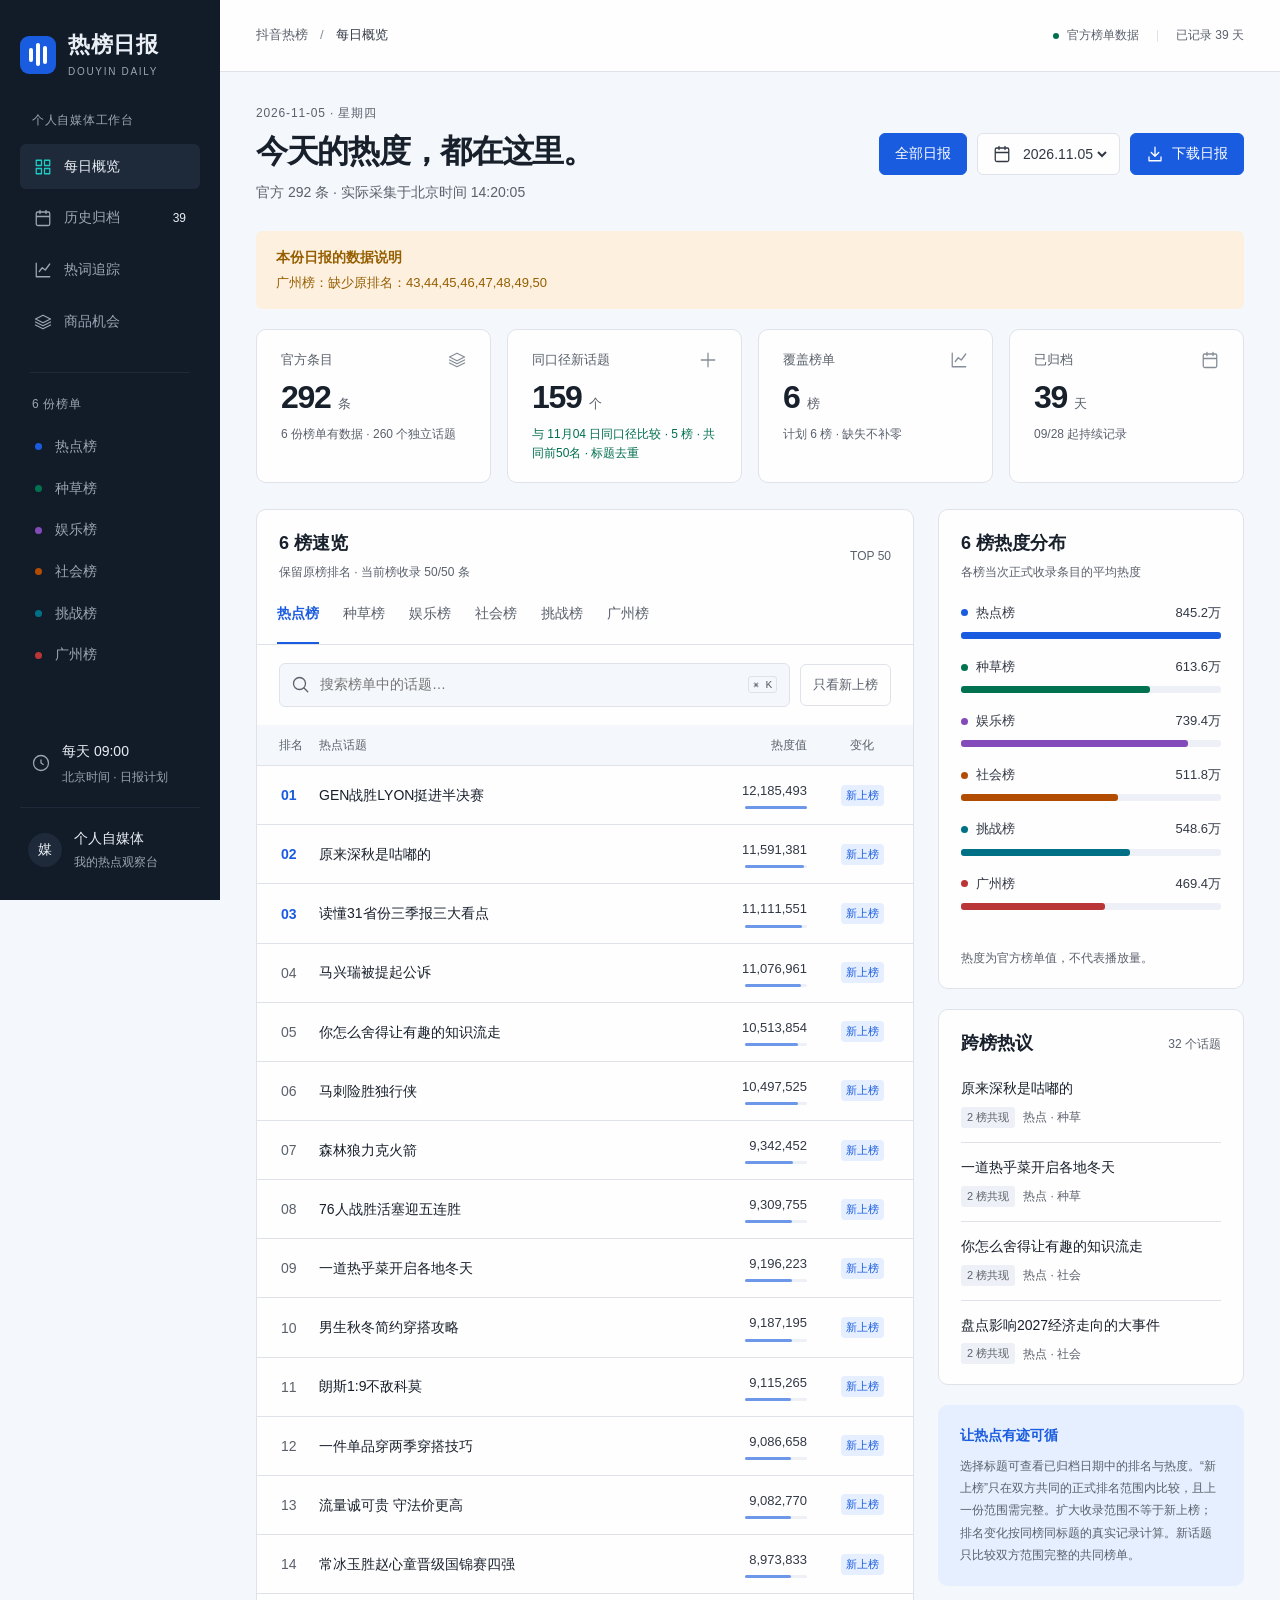
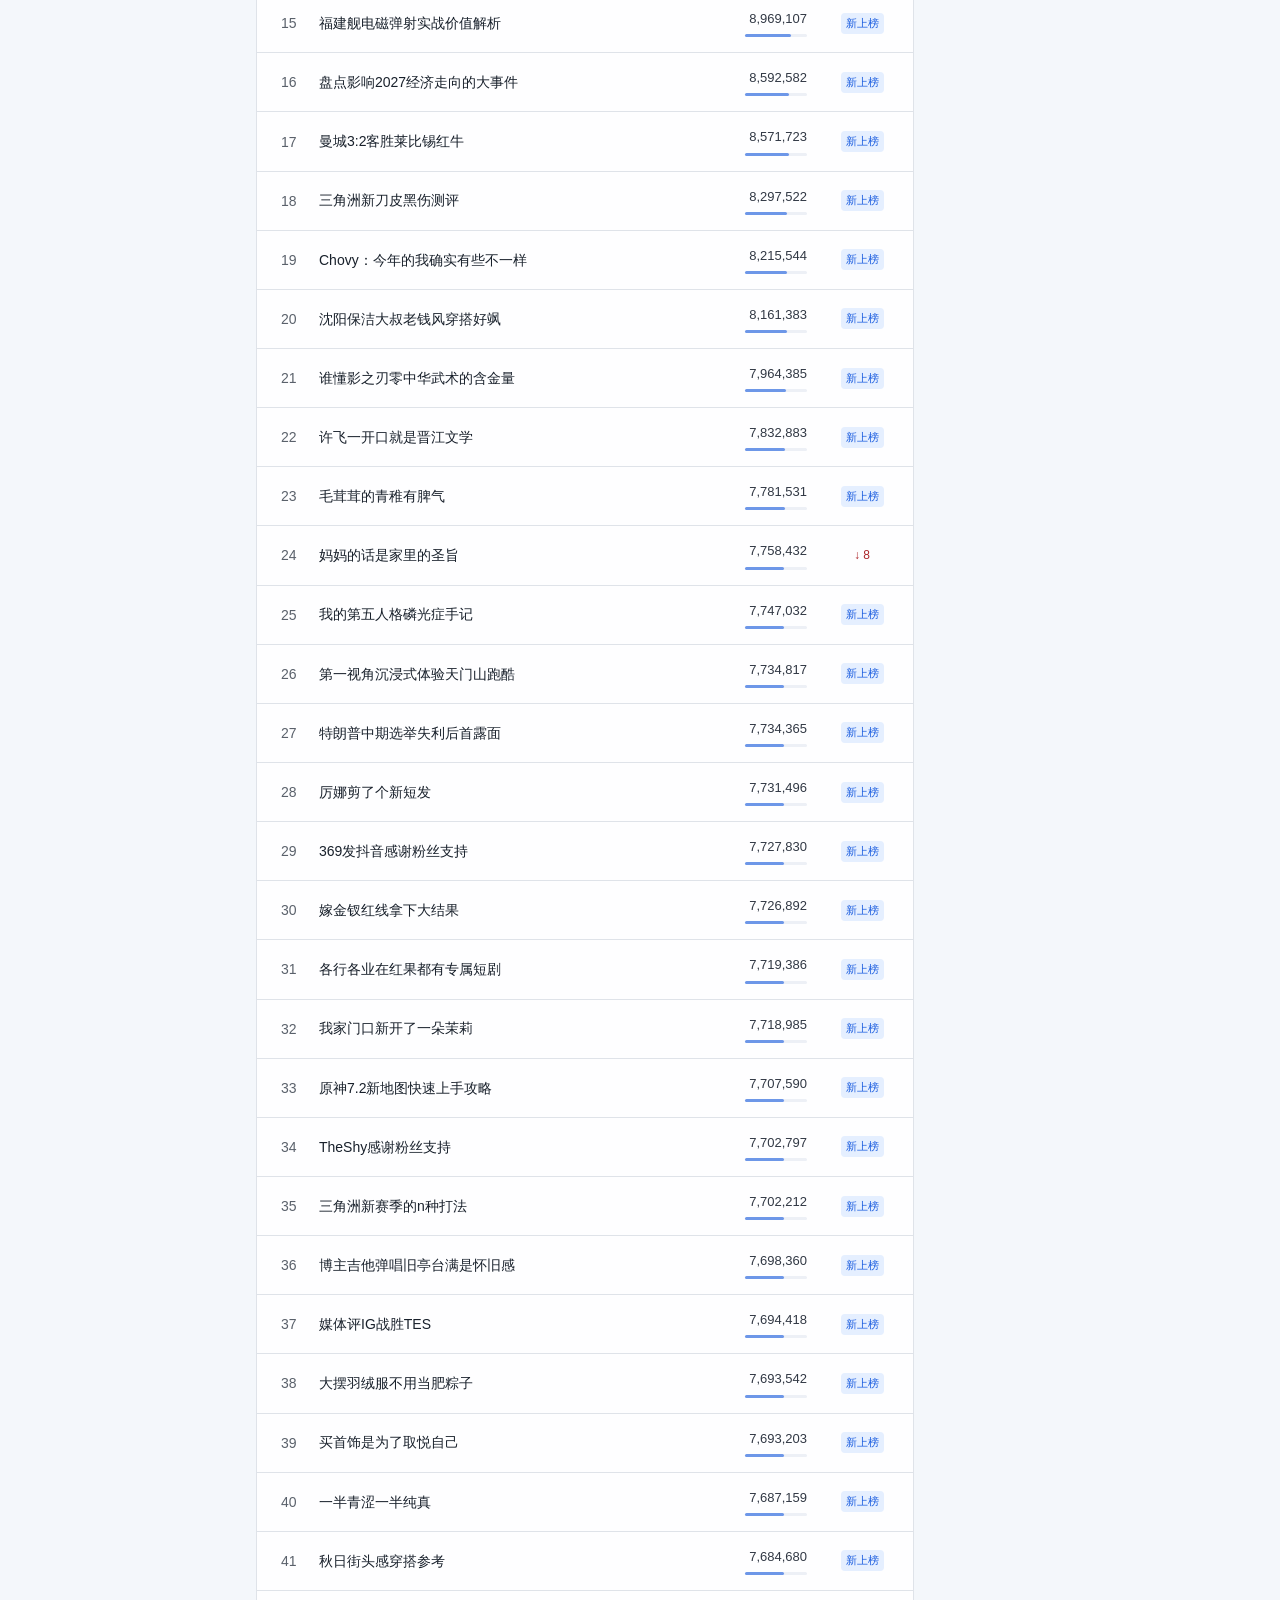
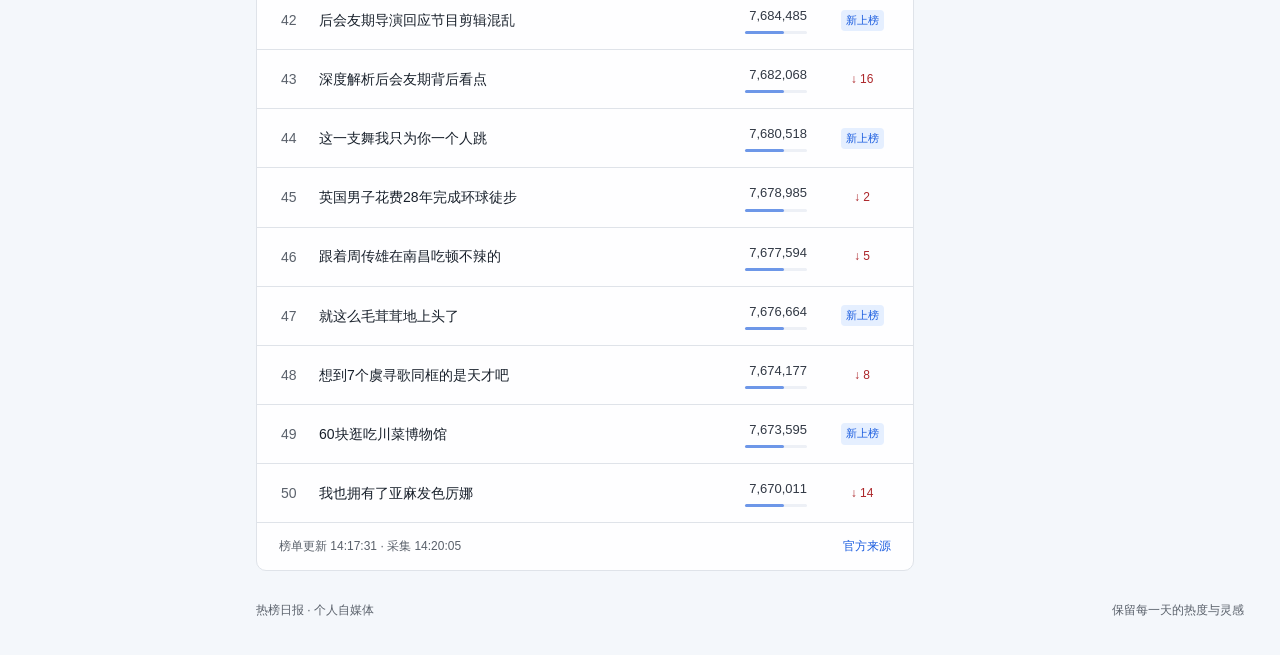
==== commit c4b77aab: "Update daily reports 2026-11-05 14:26" ====
--- a/index.html
+++ b/index.html
@@ -4,4 +4,4 @@
 <aside class="sidebar"><a href="#daily" class="brand"><span class="brand-mark" aria-hidden="true"><i></i><i></i><i></i></span><span>热榜日报<small>DOUYIN DAILY</small></span></a><span class="workspace-label">个人自媒体工作台</span><nav aria-label="主导航"><button class="nav-item active" data-view="daily"><span data-icon="grid"></span>每日概览</button><button class="nav-item" data-view="archive"><span data-icon="calendar"></span>历史归档<span class="nav-count" id="archive-count">—</span></button><button class="nav-item" data-view="trends"><span data-icon="chart"></span>热词追踪</button><button class="nav-item" data-view="opportunities"><span data-icon="layers"></span>商品机会</button></nav><div class="side-divider"></div><p class="side-label" id="board-nav-label">日报榜单</p><nav class="board-nav" id="board-nav" aria-label="榜单快捷切换"></nav><div class="sidebar-bottom"><span data-icon="clock"></span><div><strong>每天 09:00</strong><small>北京时间 · 日报计划</small></div></div><div class="side-owner"><span class="avatar">媒</span><span>个人自媒体<small>我的热点观察台</small></span></div></aside>
 <div class="shell"><header class="topbar"><div class="breadcrumb">抖音热榜<span>/</span><strong id="breadcrumb-current">每日概览</strong></div><div class="top-meta"><span class="live-dot"></span>官方榜单数据<span class="top-separator"></span><span id="coverage">载入归档…</span></div></header><main id="main" tabindex="-1"><section class="page-heading"><div><p class="heading-date" id="heading-date">每日记录 · 持续观察</p><h1 id="page-title">今天的热度，都在这里。</h1><p class="subtitle" id="subtitle">从每日榜单里，发现值得记录的话题。</p></div><div class="heading-actions"><a class="primary-button" href="today.html" style="text-decoration:none">全部日报</a><label class="date-picker"><span data-icon="calendar"></span><span class="sr-only">选择日报日期</span><select id="date-select" aria-label="选择日报日期"></select></label><button class="primary-button" id="export-button"><span data-icon="download"></span>下载日报</button></div></section><div id="app" aria-live="polite"><div class="empty-state">正在读取日报归档…</div></div><footer><span>热榜日报 · 个人自媒体</span><span>保留每一天的热度与灵感</span></footer></main></div>
 <dialog id="topic-dialog" aria-labelledby="topic-title"><form method="dialog"><button class="close-button" aria-label="关闭话题详情">×</button></form><p class="detail-label">话题观察</p><h2 id="topic-title"></h2><div id="topic-content"></div></dialog>
-<script src="analytics.js"></script><script src="research-state.js"></script><script src="opportunities-engine.js?v=20261102-food-show"></script><script src="tracking.js"></script><script src="opportunities.js?v=20261017-dense"></script><script src="app.js"></script></body></html>
+<script src="analytics.js"></script><script src="research-state.js"></script><script src="opportunities-engine.js?v=20261105-food-coat"></script><script src="tracking.js"></script><script src="opportunities.js?v=20261017-dense"></script><script src="app.js"></script></body></html>
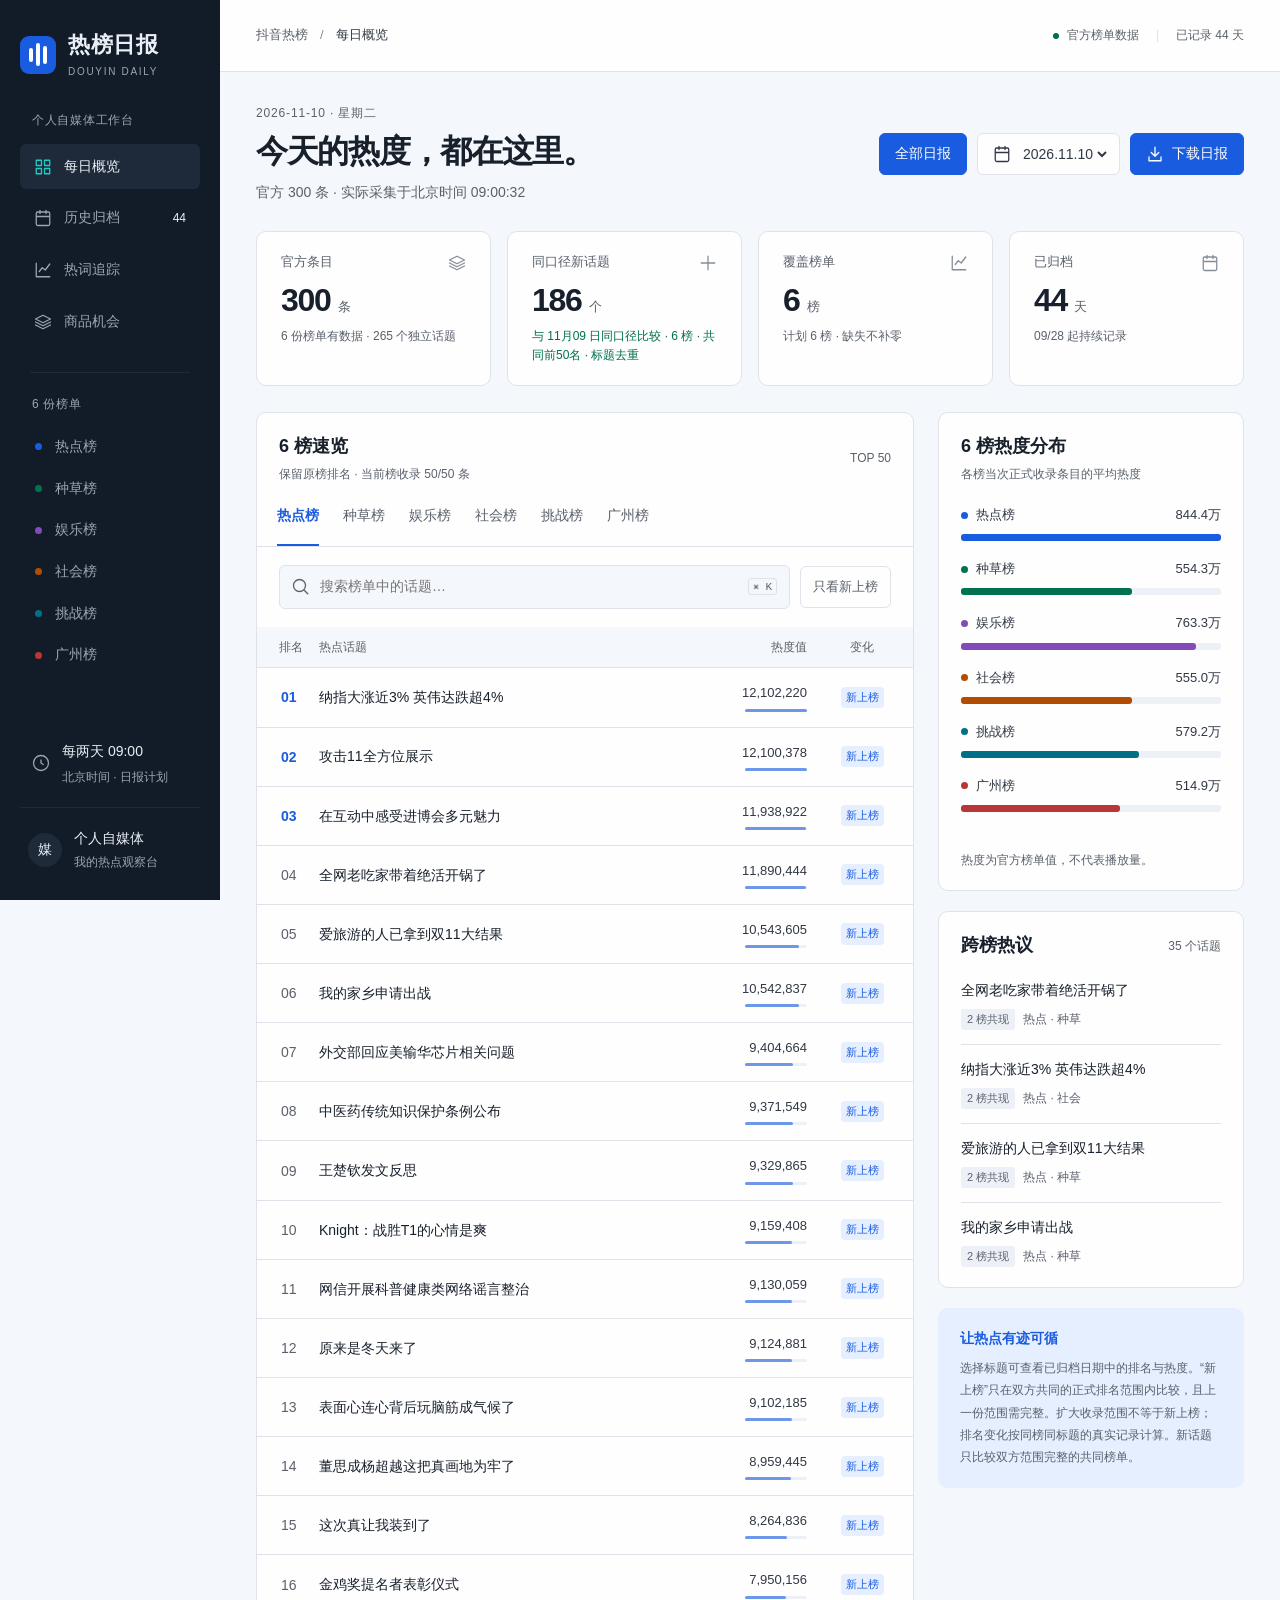
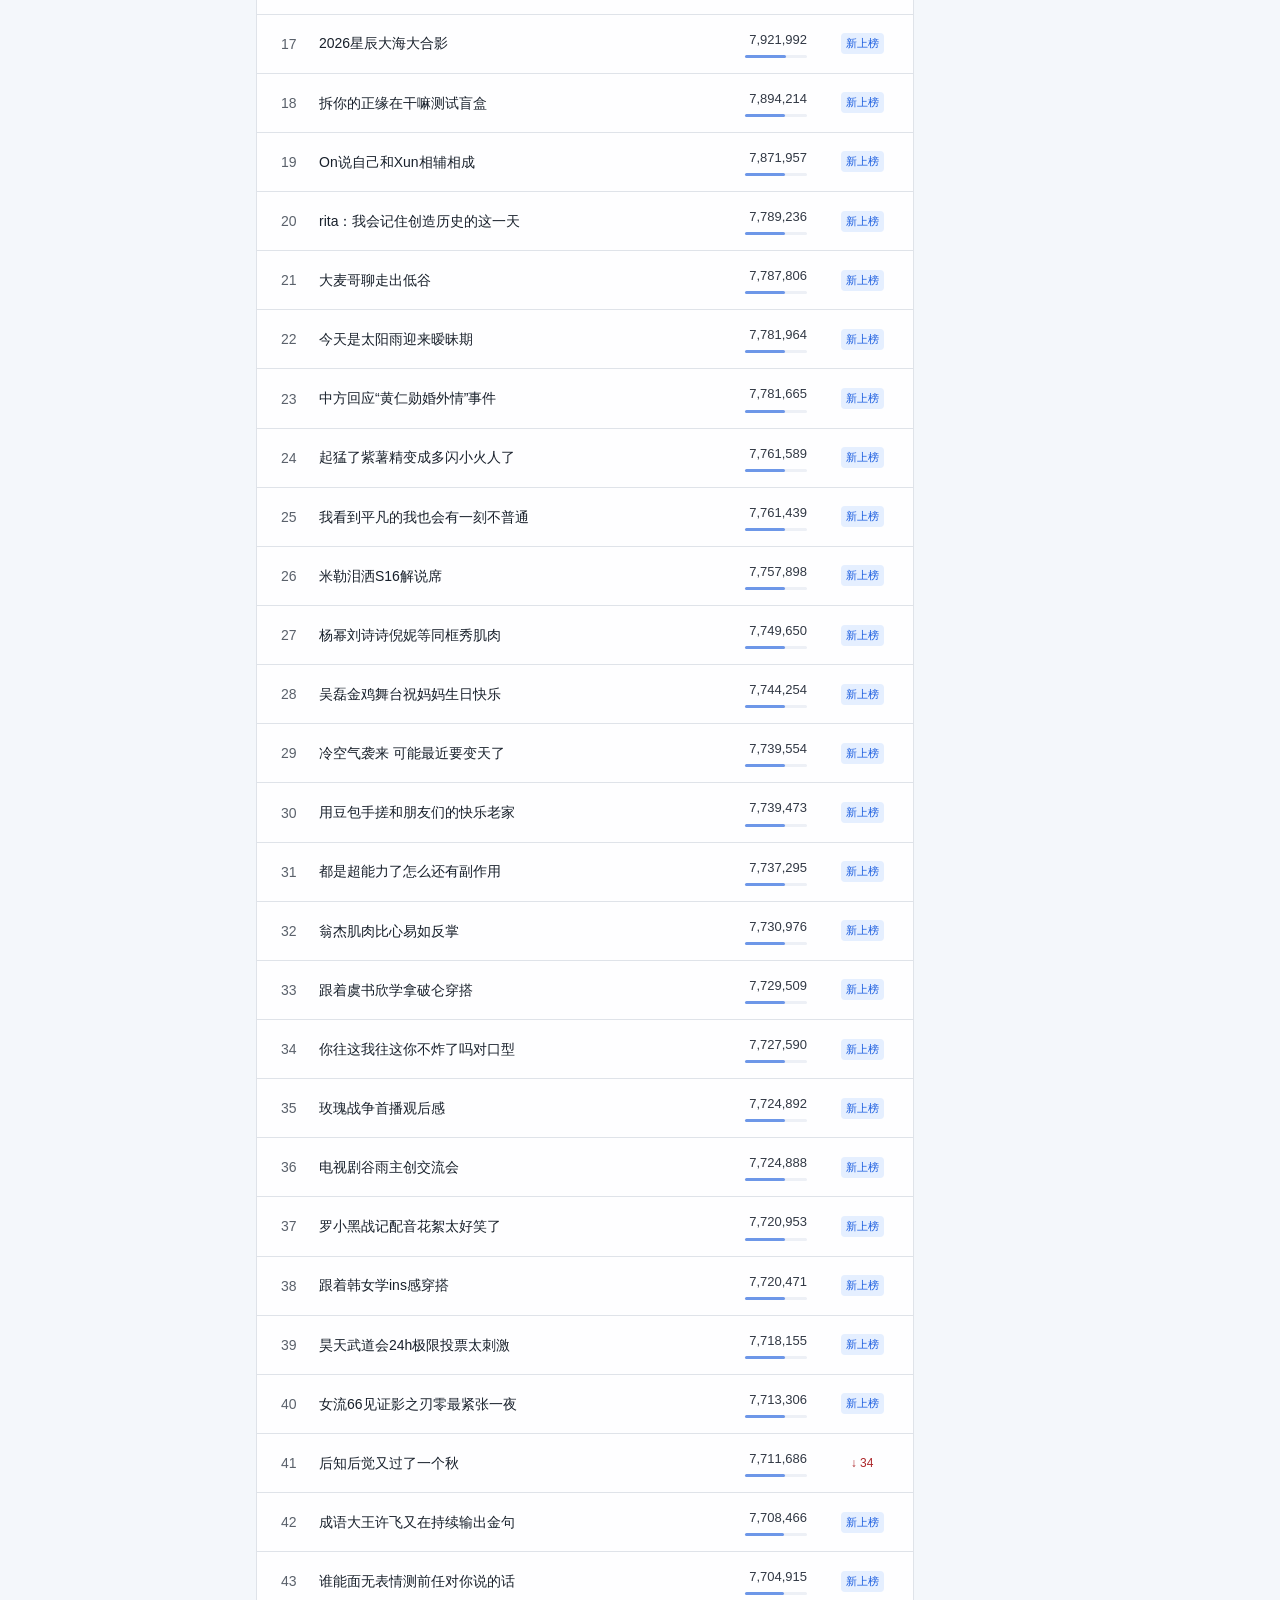
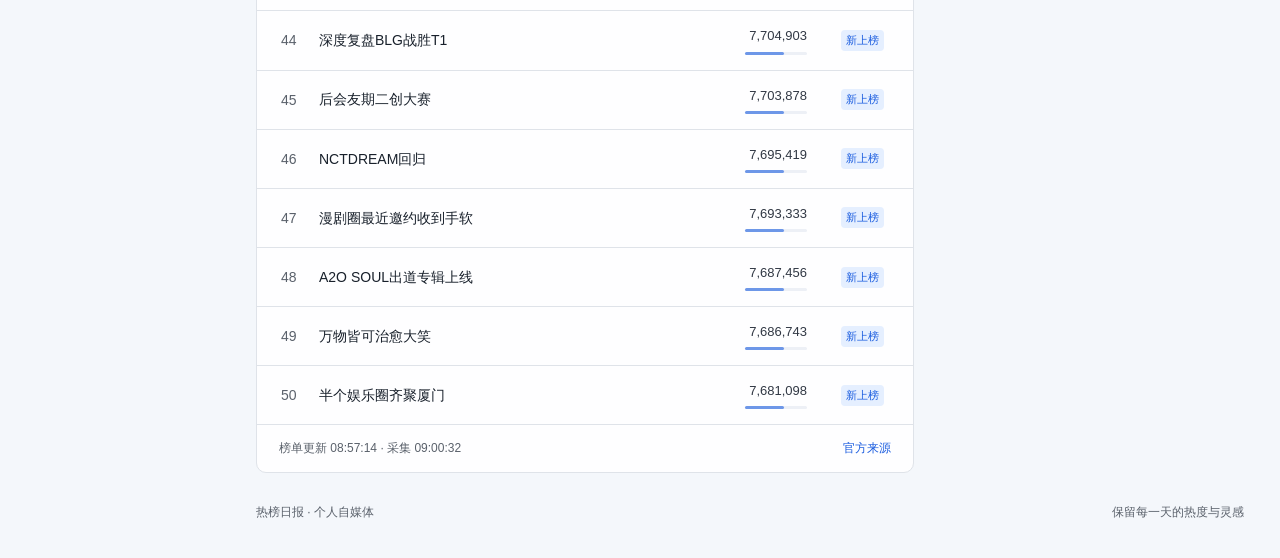
==== commit 40435578: "Update daily reports 2026-11-10 15:38" ====
--- a/index.html
+++ b/index.html
@@ -1,7 +1,7 @@
 <!doctype html>
-<html lang="zh-CN"><head><meta charset="utf-8"><meta name="viewport" content="width=device-width,initial-scale=1,viewport-fit=cover"><meta name="theme-color" content="#152033"><meta name="description" content="每天一份抖音热榜，持续积累你的选题灵感。查看六榜各前50名、历史日报与同题变化，缺口如实标注。"><title>热榜日报 · 抖音热点观察台</title><link rel="icon" type="image/svg+xml" href="data:image/svg+xml,%3Csvg xmlns='http://www.w3.org/2000/svg' viewBox='0 0 32 32'%3E%3Crect width='32' height='32' rx='8' fill='%232961ed'/%3E%3Cpath d='M8 23V16M16 23V8M24 23V12' stroke='white' stroke-width='4' stroke-linecap='round'/%3E%3C/svg%3E"><link rel="stylesheet" href="tokens.css"><link rel="stylesheet" href="style.css"><link rel="stylesheet" href="opportunities.css?v=20261017-dense"></head><body>
+<html lang="zh-CN"><head><meta charset="utf-8"><meta name="viewport" content="width=device-width,initial-scale=1,viewport-fit=cover"><meta name="theme-color" content="#152033"><meta name="description" content="暂时每两天一份抖音热榜，持续积累你的选题灵感。查看六榜各前50名、历史日报与同题变化，缺口如实标注。"><title>热榜日报 · 抖音热点观察台</title><link rel="icon" type="image/svg+xml" href="data:image/svg+xml,%3Csvg xmlns='http://www.w3.org/2000/svg' viewBox='0 0 32 32'%3E%3Crect width='32' height='32' rx='8' fill='%232961ed'/%3E%3Cpath d='M8 23V16M16 23V8M24 23V12' stroke='white' stroke-width='4' stroke-linecap='round'/%3E%3C/svg%3E"><link rel="stylesheet" href="tokens.css"><link rel="stylesheet" href="style.css"><link rel="stylesheet" href="opportunities.css?v=20261017-dense"></head><body>
 <a class="skip-link" href="#main">跳到日报内容</a>
-<aside class="sidebar"><a href="#daily" class="brand"><span class="brand-mark" aria-hidden="true"><i></i><i></i><i></i></span><span>热榜日报<small>DOUYIN DAILY</small></span></a><span class="workspace-label">个人自媒体工作台</span><nav aria-label="主导航"><button class="nav-item active" data-view="daily"><span data-icon="grid"></span>每日概览</button><button class="nav-item" data-view="archive"><span data-icon="calendar"></span>历史归档<span class="nav-count" id="archive-count">—</span></button><button class="nav-item" data-view="trends"><span data-icon="chart"></span>热词追踪</button><button class="nav-item" data-view="opportunities"><span data-icon="layers"></span>商品机会</button></nav><div class="side-divider"></div><p class="side-label" id="board-nav-label">日报榜单</p><nav class="board-nav" id="board-nav" aria-label="榜单快捷切换"></nav><div class="sidebar-bottom"><span data-icon="clock"></span><div><strong>每天 09:00</strong><small>北京时间 · 日报计划</small></div></div><div class="side-owner"><span class="avatar">媒</span><span>个人自媒体<small>我的热点观察台</small></span></div></aside>
+<aside class="sidebar"><a href="#daily" class="brand"><span class="brand-mark" aria-hidden="true"><i></i><i></i><i></i></span><span>热榜日报<small>DOUYIN DAILY</small></span></a><span class="workspace-label">个人自媒体工作台</span><nav aria-label="主导航"><button class="nav-item active" data-view="daily"><span data-icon="grid"></span>每日概览</button><button class="nav-item" data-view="archive"><span data-icon="calendar"></span>历史归档<span class="nav-count" id="archive-count">—</span></button><button class="nav-item" data-view="trends"><span data-icon="chart"></span>热词追踪</button><button class="nav-item" data-view="opportunities"><span data-icon="layers"></span>商品机会</button></nav><div class="side-divider"></div><p class="side-label" id="board-nav-label">日报榜单</p><nav class="board-nav" id="board-nav" aria-label="榜单快捷切换"></nav><div class="sidebar-bottom"><span data-icon="clock"></span><div><strong>每两天 09:00</strong><small>北京时间 · 日报计划</small></div></div><div class="side-owner"><span class="avatar">媒</span><span>个人自媒体<small>我的热点观察台</small></span></div></aside>
 <div class="shell"><header class="topbar"><div class="breadcrumb">抖音热榜<span>/</span><strong id="breadcrumb-current">每日概览</strong></div><div class="top-meta"><span class="live-dot"></span>官方榜单数据<span class="top-separator"></span><span id="coverage">载入归档…</span></div></header><main id="main" tabindex="-1"><section class="page-heading"><div><p class="heading-date" id="heading-date">每日记录 · 持续观察</p><h1 id="page-title">今天的热度，都在这里。</h1><p class="subtitle" id="subtitle">从每日榜单里，发现值得记录的话题。</p></div><div class="heading-actions"><a class="primary-button" href="today.html" style="text-decoration:none">全部日报</a><label class="date-picker"><span data-icon="calendar"></span><span class="sr-only">选择日报日期</span><select id="date-select" aria-label="选择日报日期"></select></label><button class="primary-button" id="export-button"><span data-icon="download"></span>下载日报</button></div></section><div id="app" aria-live="polite"><div class="empty-state">正在读取日报归档…</div></div><footer><span>热榜日报 · 个人自媒体</span><span>保留每一天的热度与灵感</span></footer></main></div>
 <dialog id="topic-dialog" aria-labelledby="topic-title"><form method="dialog"><button class="close-button" aria-label="关闭话题详情">×</button></form><p class="detail-label">话题观察</p><h2 id="topic-title"></h2><div id="topic-content"></div></dialog>
 <script src="analytics.js"></script><script src="research-state.js"></script><script src="opportunities-engine.js?v=20261105-food-coat"></script><script src="tracking.js"></script><script src="opportunities.js?v=20261017-dense"></script><script src="app.js"></script></body></html>
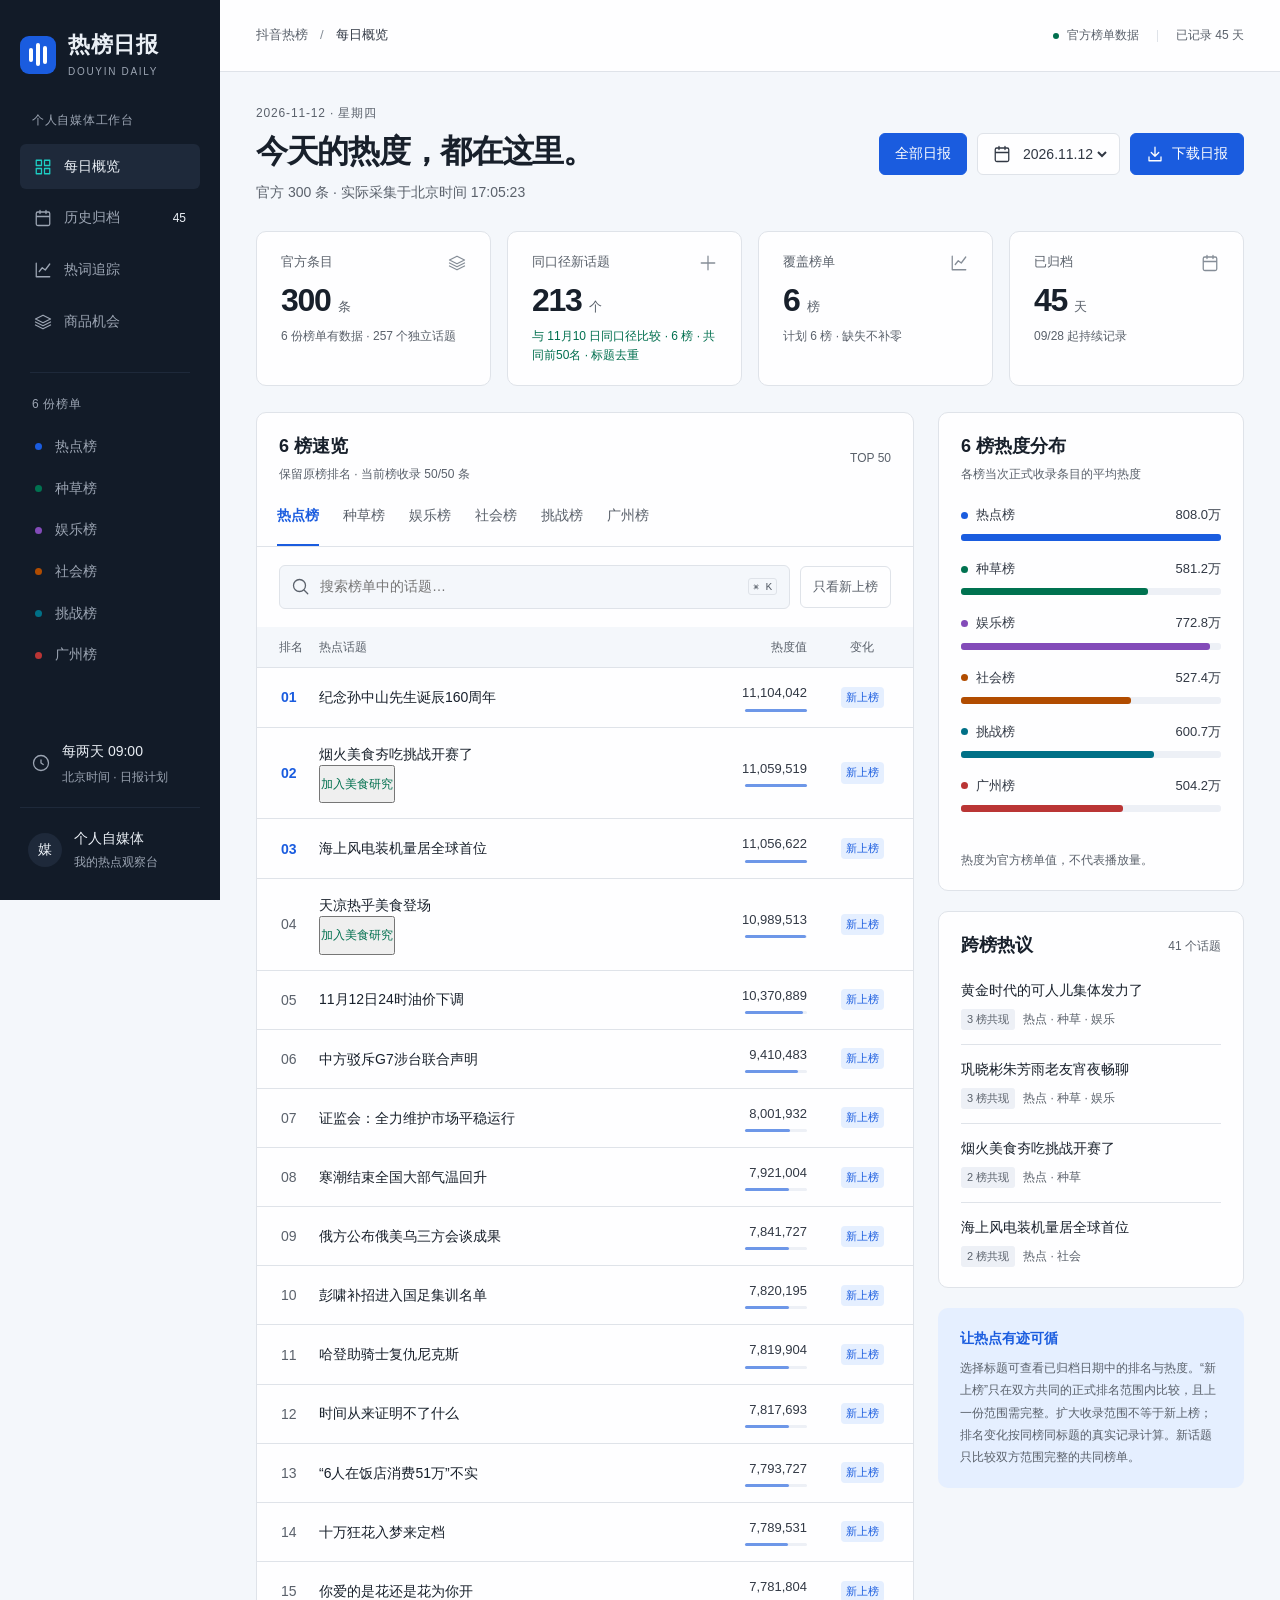
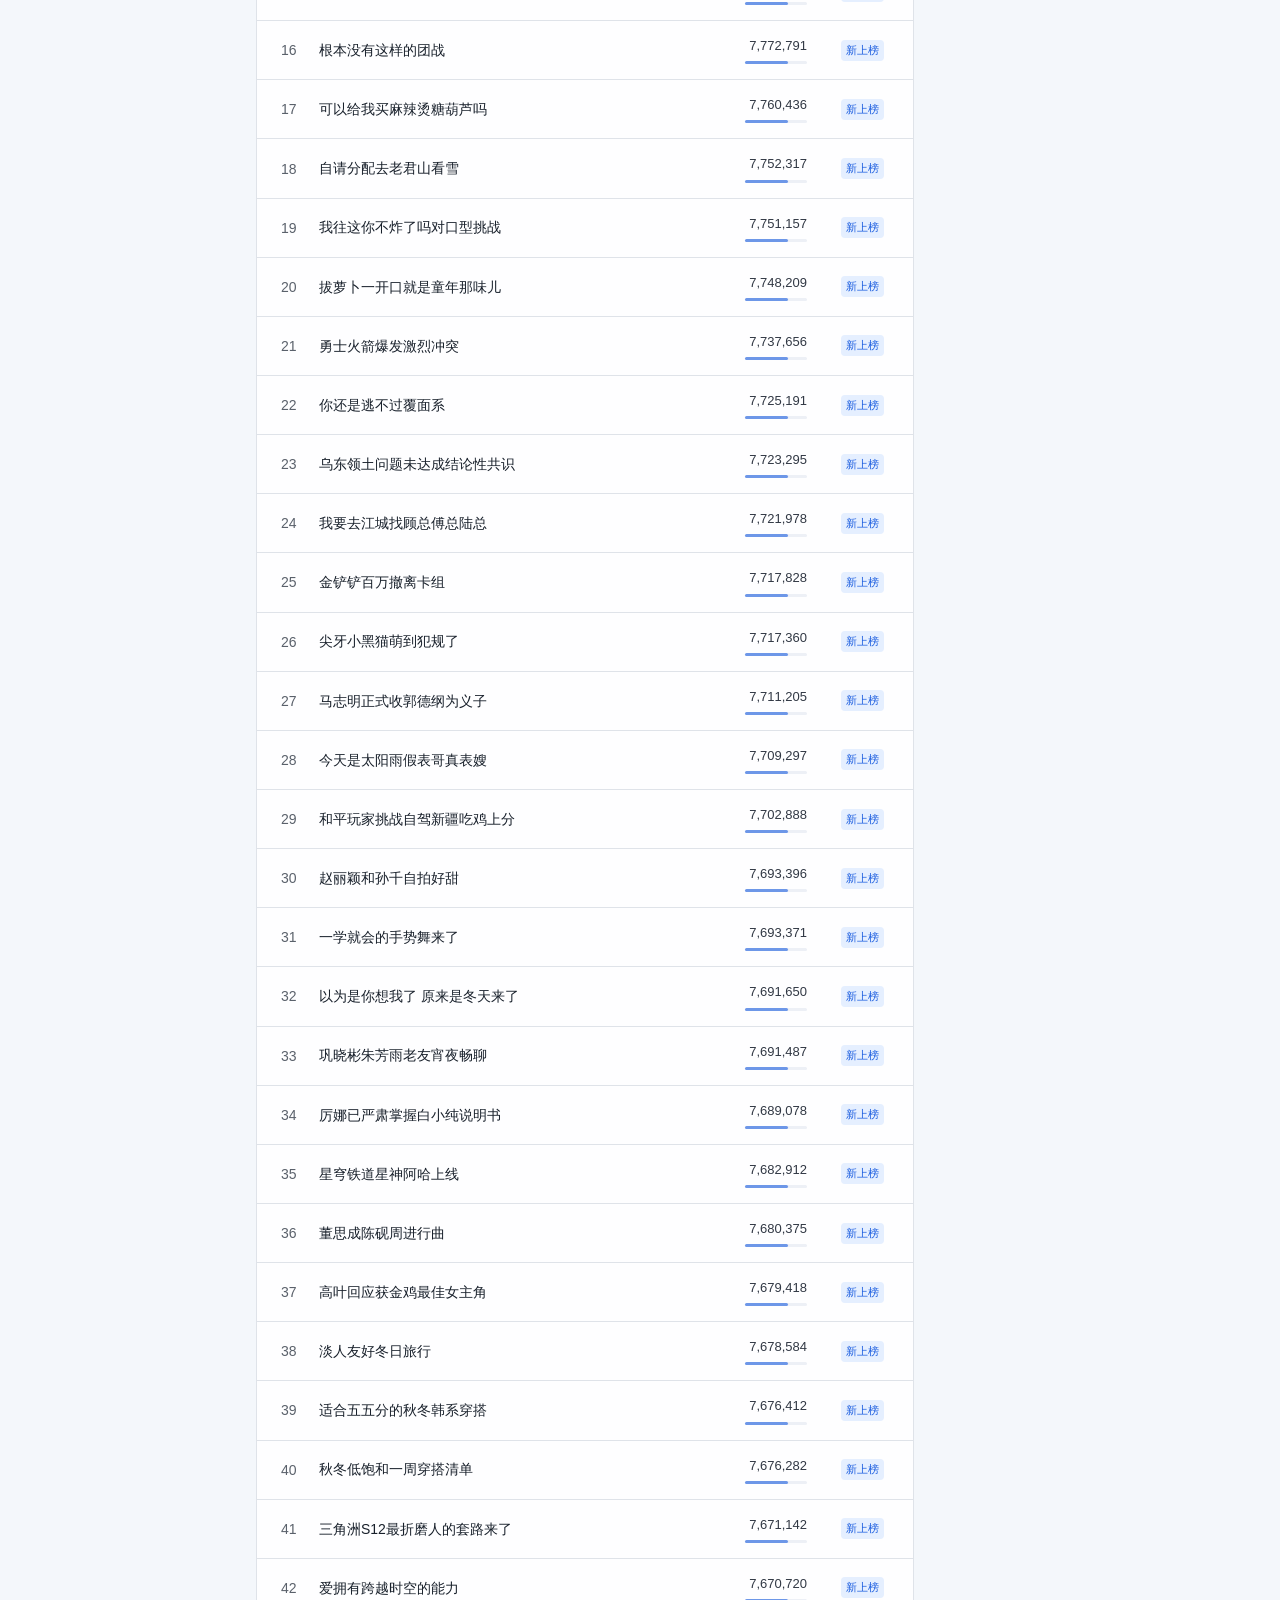
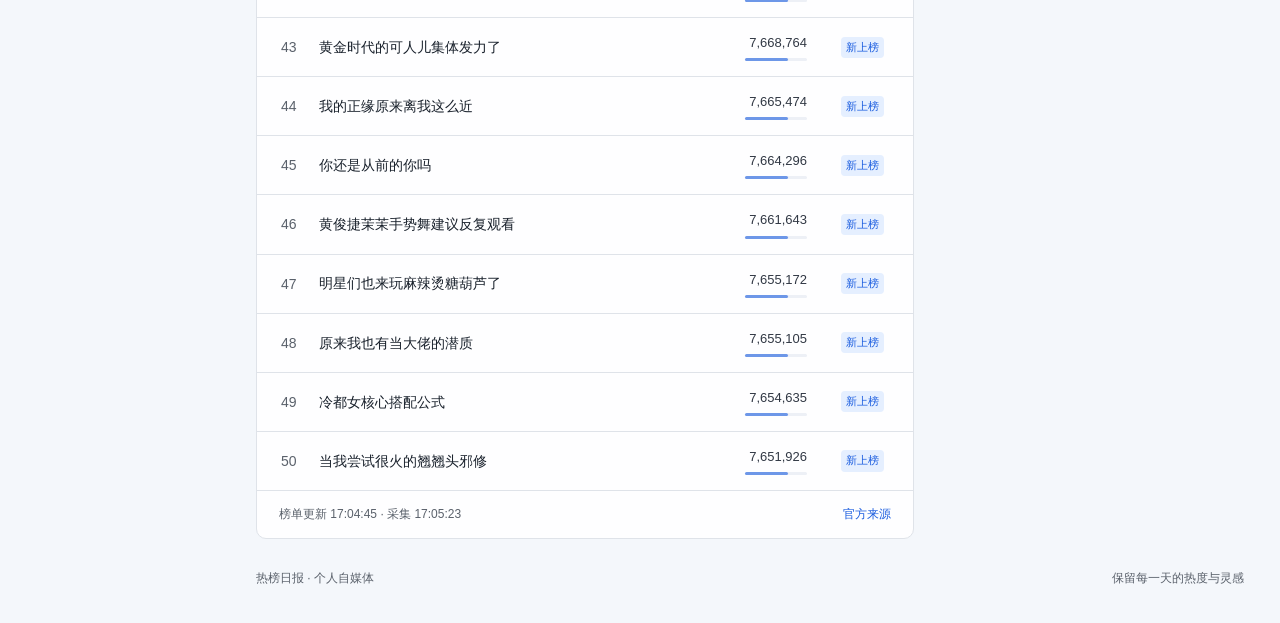
==== commit de8ae6b2: "Update daily reports 2026-11-12 17:10" ====
--- a/index.html
+++ b/index.html
@@ -4,4 +4,4 @@
 <aside class="sidebar"><a href="#daily" class="brand"><span class="brand-mark" aria-hidden="true"><i></i><i></i><i></i></span><span>热榜日报<small>DOUYIN DAILY</small></span></a><span class="workspace-label">个人自媒体工作台</span><nav aria-label="主导航"><button class="nav-item active" data-view="daily"><span data-icon="grid"></span>每日概览</button><button class="nav-item" data-view="archive"><span data-icon="calendar"></span>历史归档<span class="nav-count" id="archive-count">—</span></button><button class="nav-item" data-view="trends"><span data-icon="chart"></span>热词追踪</button><button class="nav-item" data-view="opportunities"><span data-icon="layers"></span>商品机会</button></nav><div class="side-divider"></div><p class="side-label" id="board-nav-label">日报榜单</p><nav class="board-nav" id="board-nav" aria-label="榜单快捷切换"></nav><div class="sidebar-bottom"><span data-icon="clock"></span><div><strong>每两天 09:00</strong><small>北京时间 · 日报计划</small></div></div><div class="side-owner"><span class="avatar">媒</span><span>个人自媒体<small>我的热点观察台</small></span></div></aside>
 <div class="shell"><header class="topbar"><div class="breadcrumb">抖音热榜<span>/</span><strong id="breadcrumb-current">每日概览</strong></div><div class="top-meta"><span class="live-dot"></span>官方榜单数据<span class="top-separator"></span><span id="coverage">载入归档…</span></div></header><main id="main" tabindex="-1"><section class="page-heading"><div><p class="heading-date" id="heading-date">每日记录 · 持续观察</p><h1 id="page-title">今天的热度，都在这里。</h1><p class="subtitle" id="subtitle">从每日榜单里，发现值得记录的话题。</p></div><div class="heading-actions"><a class="primary-button" href="today.html" style="text-decoration:none">全部日报</a><label class="date-picker"><span data-icon="calendar"></span><span class="sr-only">选择日报日期</span><select id="date-select" aria-label="选择日报日期"></select></label><button class="primary-button" id="export-button"><span data-icon="download"></span>下载日报</button></div></section><div id="app" aria-live="polite"><div class="empty-state">正在读取日报归档…</div></div><footer><span>热榜日报 · 个人自媒体</span><span>保留每一天的热度与灵感</span></footer></main></div>
 <dialog id="topic-dialog" aria-labelledby="topic-title"><form method="dialog"><button class="close-button" aria-label="关闭话题详情">×</button></form><p class="detail-label">话题观察</p><h2 id="topic-title"></h2><div id="topic-content"></div></dialog>
-<script src="analytics.js"></script><script src="research-state.js"></script><script src="opportunities-engine.js?v=20261105-food-coat"></script><script src="tracking.js"></script><script src="opportunities.js?v=20261017-dense"></script><script src="app.js"></script></body></html>
+<script src="analytics.js"></script><script src="research-state.js"></script><script src="opportunities-engine.js?v=20261112-food-context"></script><script src="tracking.js"></script><script src="opportunities.js?v=20261017-dense"></script><script src="app.js"></script></body></html>
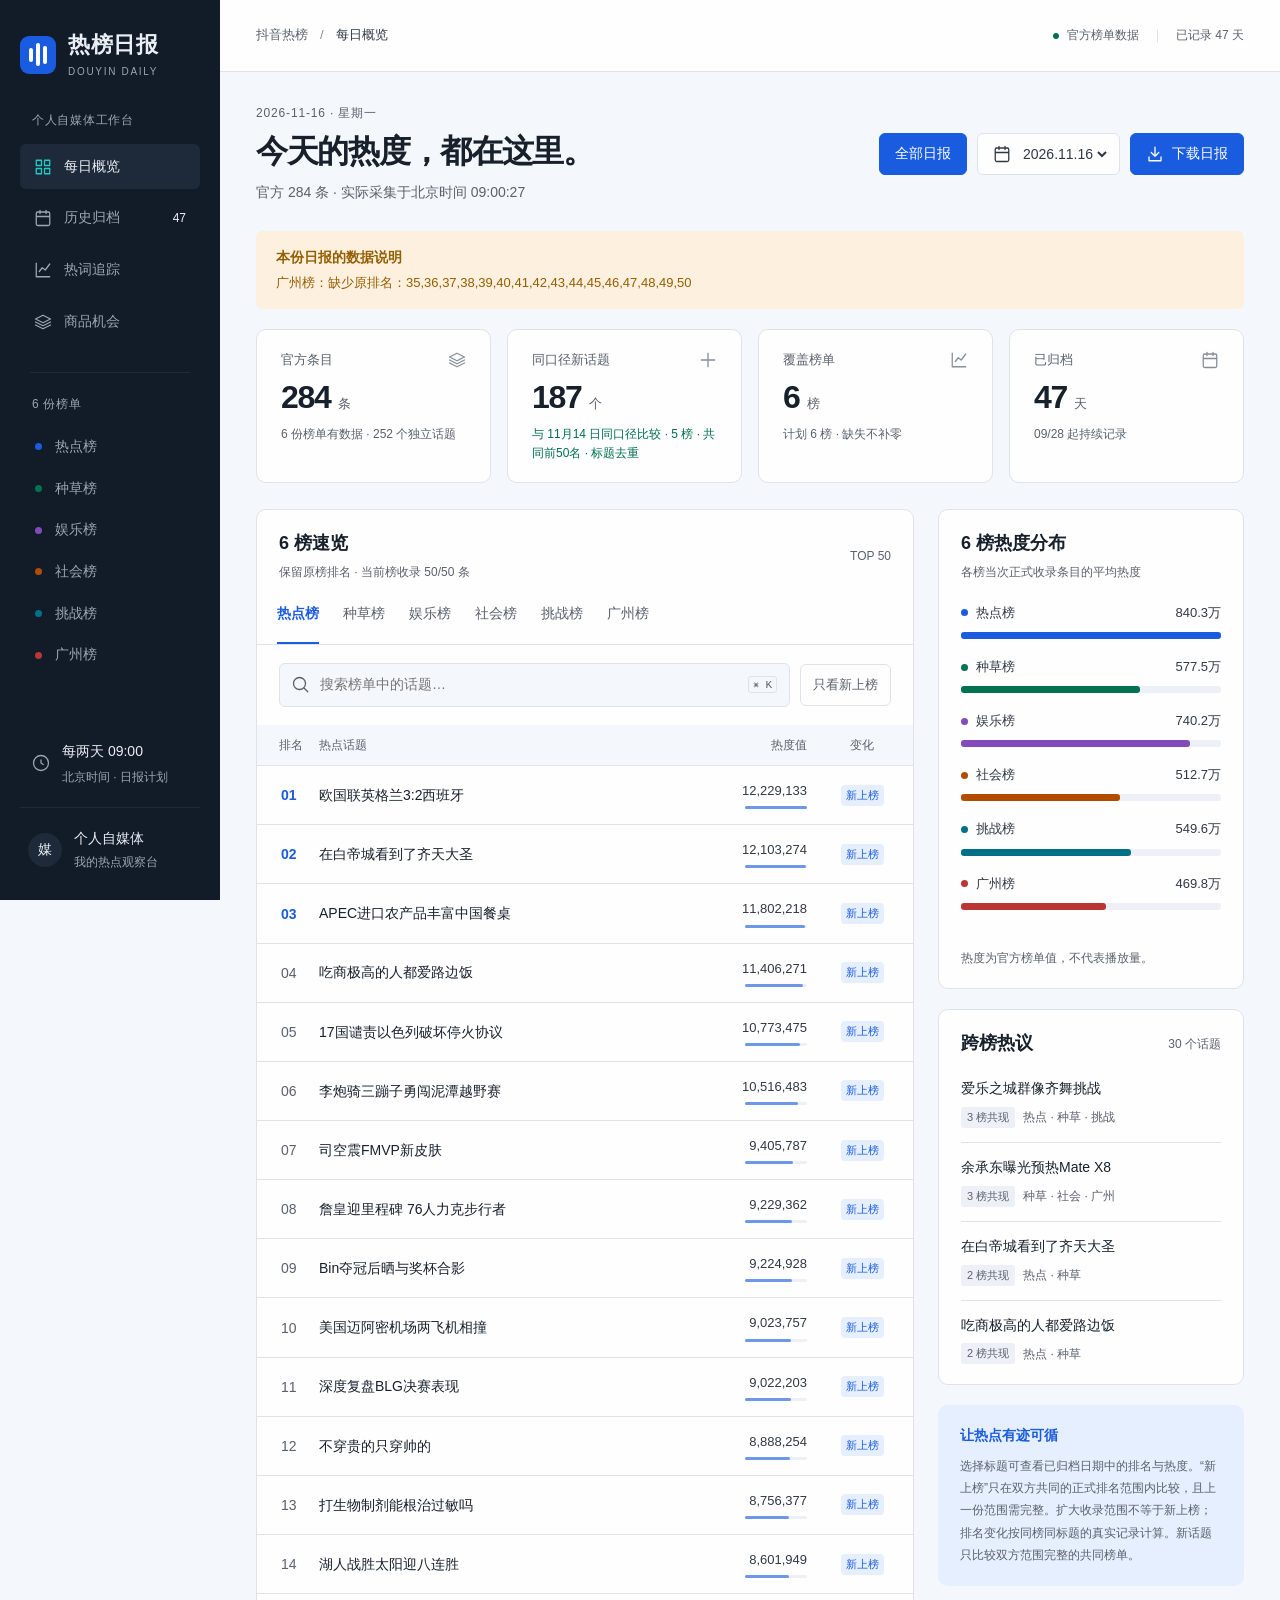
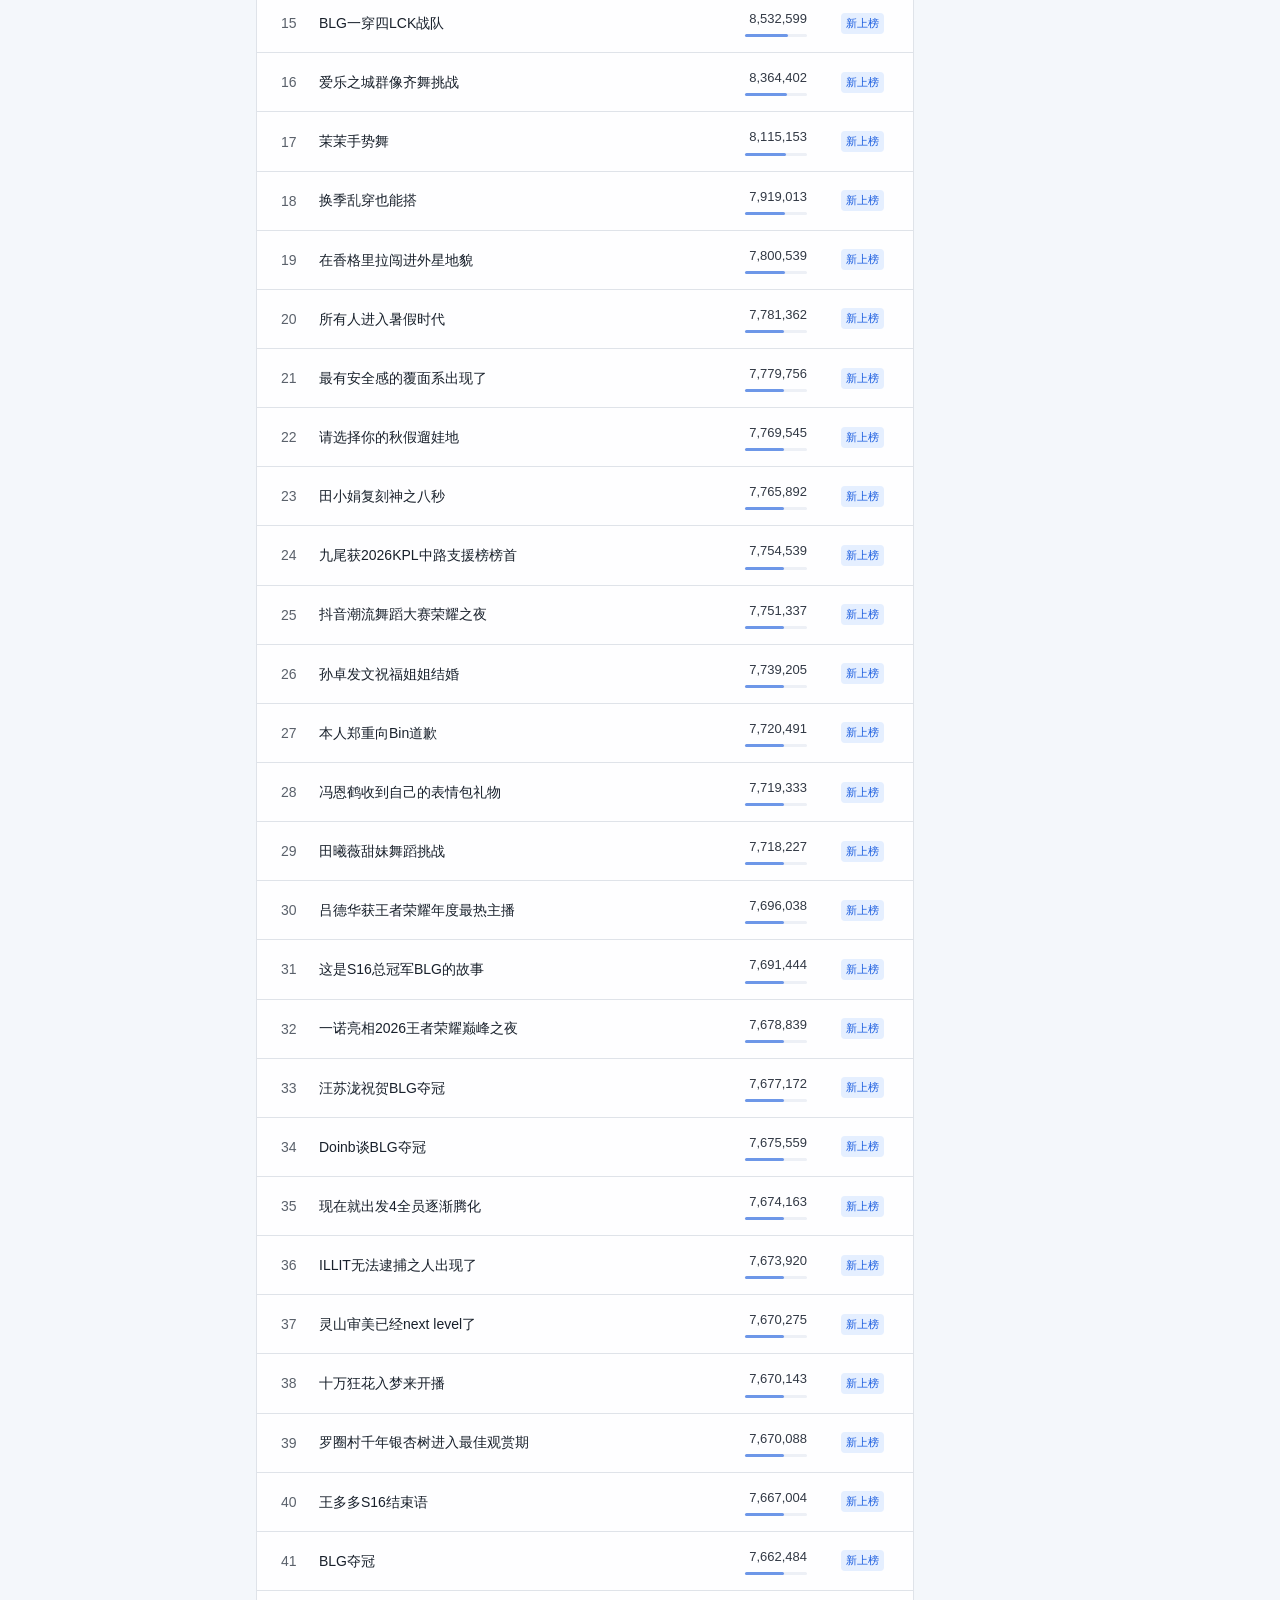
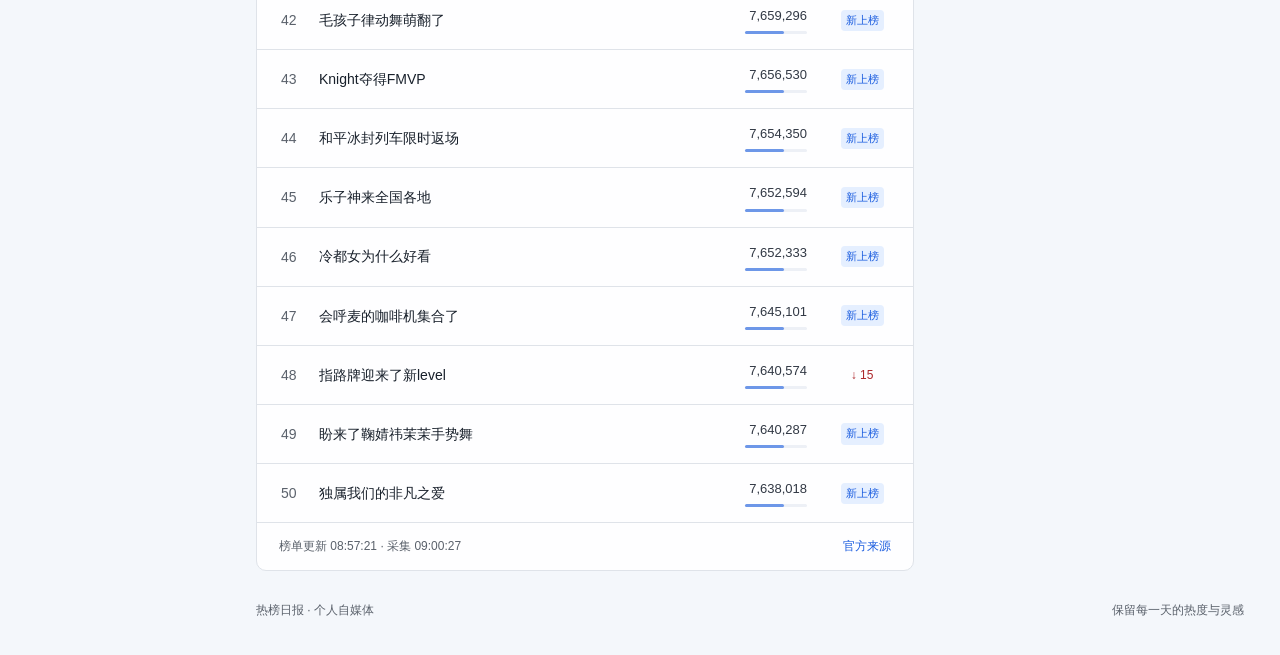
==== commit f7ba87a8: "Update daily reports 2026-11-16 09:06" ====
--- a/index.html
+++ b/index.html
@@ -4,4 +4,4 @@
 <aside class="sidebar"><a href="#daily" class="brand"><span class="brand-mark" aria-hidden="true"><i></i><i></i><i></i></span><span>热榜日报<small>DOUYIN DAILY</small></span></a><span class="workspace-label">个人自媒体工作台</span><nav aria-label="主导航"><button class="nav-item active" data-view="daily"><span data-icon="grid"></span>每日概览</button><button class="nav-item" data-view="archive"><span data-icon="calendar"></span>历史归档<span class="nav-count" id="archive-count">—</span></button><button class="nav-item" data-view="trends"><span data-icon="chart"></span>热词追踪</button><button class="nav-item" data-view="opportunities"><span data-icon="layers"></span>商品机会</button></nav><div class="side-divider"></div><p class="side-label" id="board-nav-label">日报榜单</p><nav class="board-nav" id="board-nav" aria-label="榜单快捷切换"></nav><div class="sidebar-bottom"><span data-icon="clock"></span><div><strong>每两天 09:00</strong><small>北京时间 · 日报计划</small></div></div><div class="side-owner"><span class="avatar">媒</span><span>个人自媒体<small>我的热点观察台</small></span></div></aside>
 <div class="shell"><header class="topbar"><div class="breadcrumb">抖音热榜<span>/</span><strong id="breadcrumb-current">每日概览</strong></div><div class="top-meta"><span class="live-dot"></span>官方榜单数据<span class="top-separator"></span><span id="coverage">载入归档…</span></div></header><main id="main" tabindex="-1"><section class="page-heading"><div><p class="heading-date" id="heading-date">每日记录 · 持续观察</p><h1 id="page-title">今天的热度，都在这里。</h1><p class="subtitle" id="subtitle">从每日榜单里，发现值得记录的话题。</p></div><div class="heading-actions"><a class="primary-button" href="today.html" style="text-decoration:none">全部日报</a><label class="date-picker"><span data-icon="calendar"></span><span class="sr-only">选择日报日期</span><select id="date-select" aria-label="选择日报日期"></select></label><button class="primary-button" id="export-button"><span data-icon="download"></span>下载日报</button></div></section><div id="app" aria-live="polite"><div class="empty-state">正在读取日报归档…</div></div><footer><span>热榜日报 · 个人自媒体</span><span>保留每一天的热度与灵感</span></footer></main></div>
 <dialog id="topic-dialog" aria-labelledby="topic-title"><form method="dialog"><button class="close-button" aria-label="关闭话题详情">×</button></form><p class="detail-label">话题观察</p><h2 id="topic-title"></h2><div id="topic-content"></div></dialog>
-<script src="analytics.js"></script><script src="research-state.js"></script><script src="opportunities-engine.js?v=20261112-food-context"></script><script src="tracking.js"></script><script src="opportunities.js?v=20261017-dense"></script><script src="app.js"></script></body></html>
+<script src="analytics.js"></script><script src="research-state.js"></script><script src="opportunities-engine.js?v=20261116-food-context"></script><script src="tracking.js"></script><script src="opportunities.js?v=20261017-dense"></script><script src="app.js"></script></body></html>
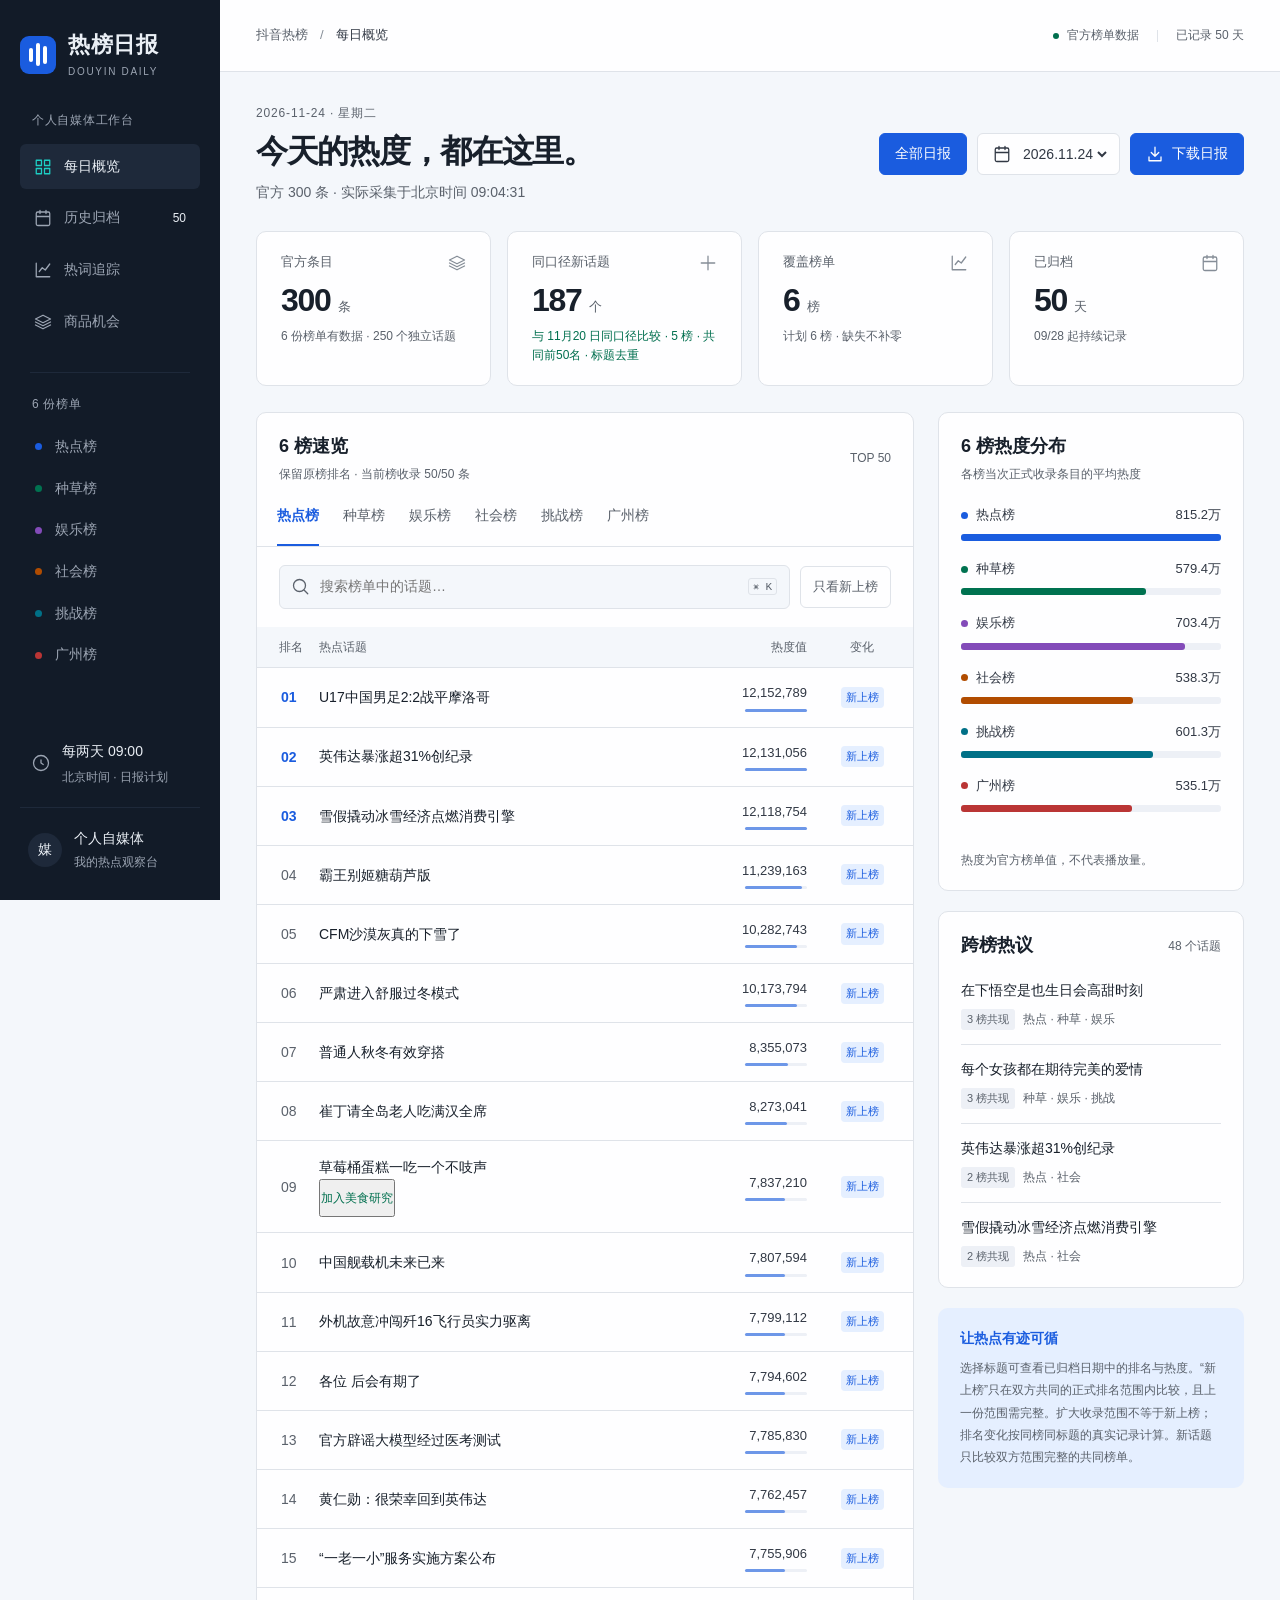
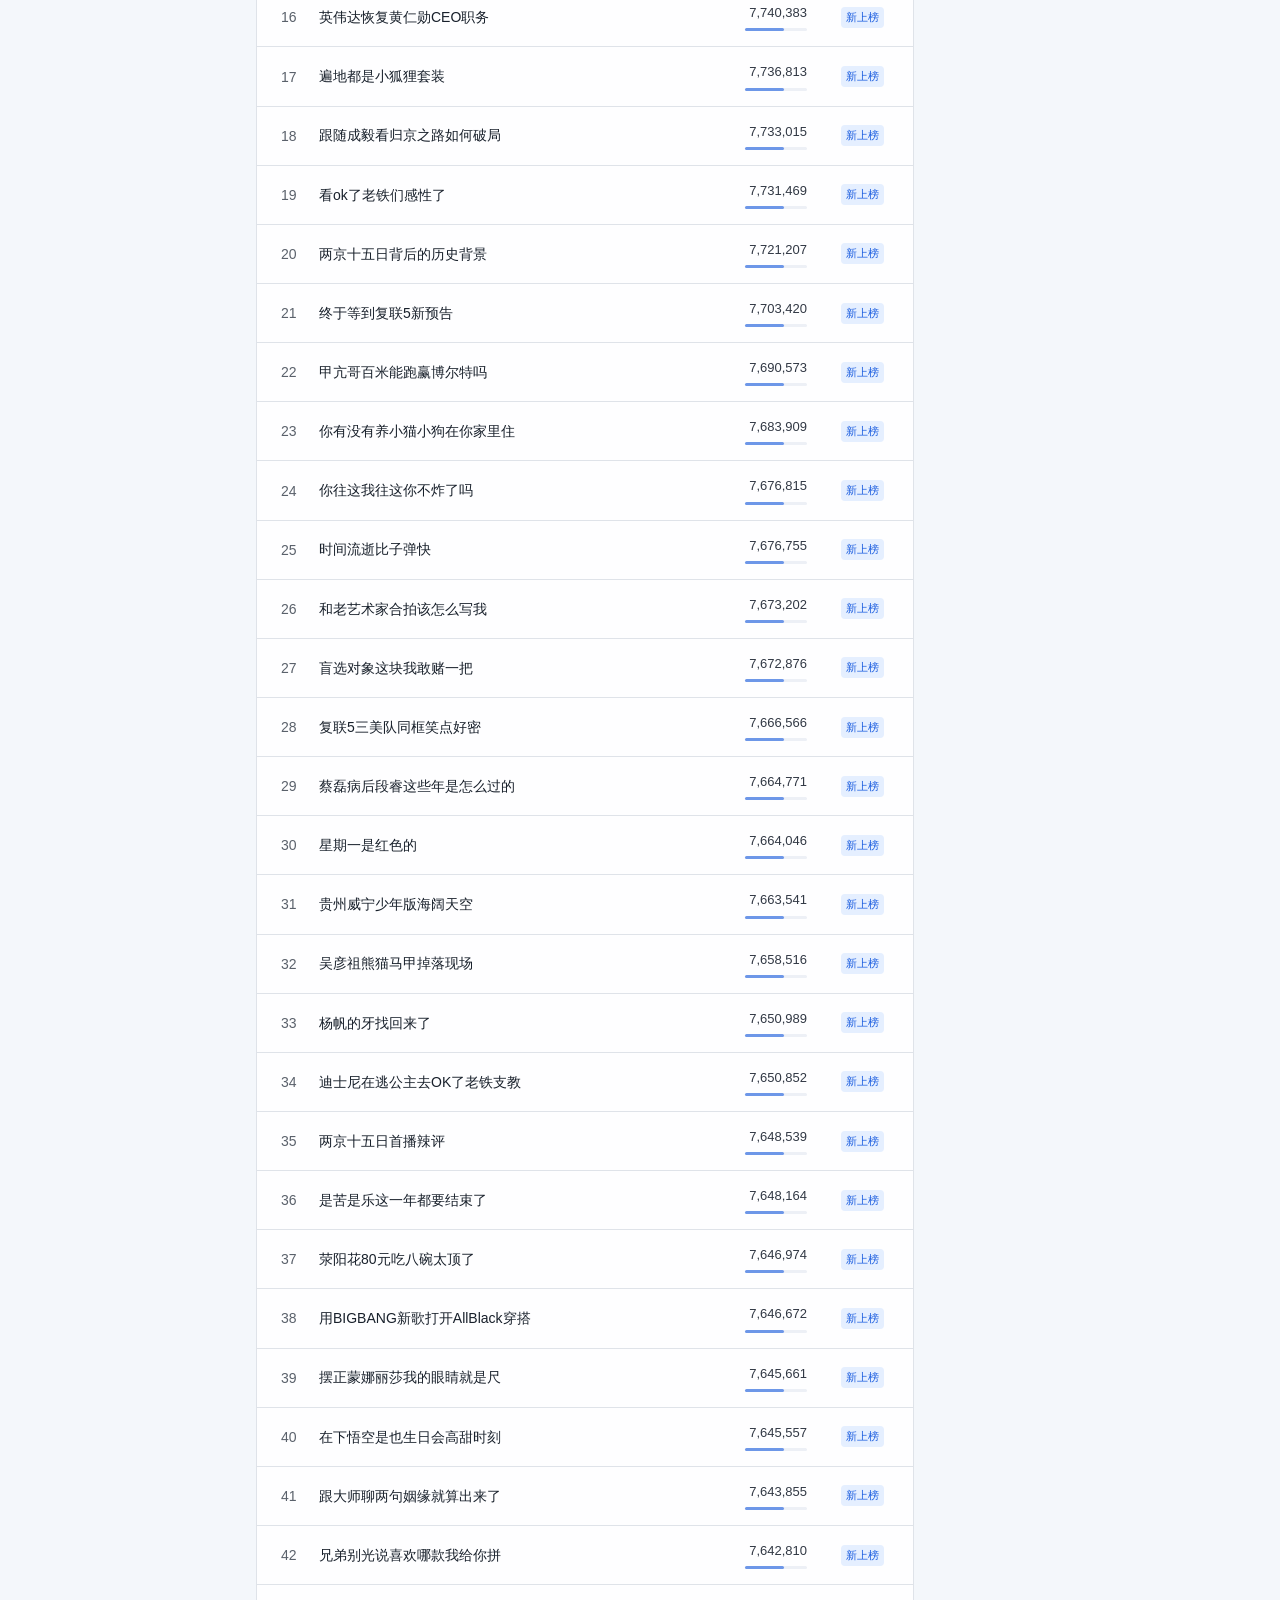
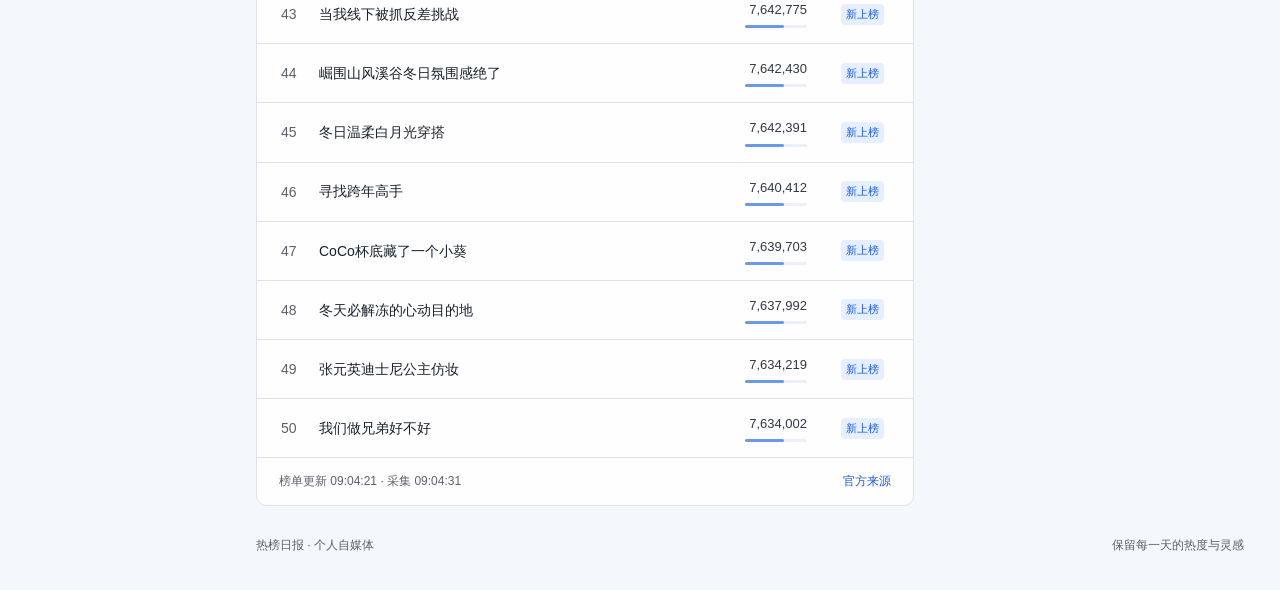
==== commit 1416cf37: "Update daily reports 2026-11-24 09:07" ====
--- a/index.html
+++ b/index.html
@@ -4,4 +4,4 @@
 <aside class="sidebar"><a href="#daily" class="brand"><span class="brand-mark" aria-hidden="true"><i></i><i></i><i></i></span><span>热榜日报<small>DOUYIN DAILY</small></span></a><span class="workspace-label">个人自媒体工作台</span><nav aria-label="主导航"><button class="nav-item active" data-view="daily"><span data-icon="grid"></span>每日概览</button><button class="nav-item" data-view="archive"><span data-icon="calendar"></span>历史归档<span class="nav-count" id="archive-count">—</span></button><button class="nav-item" data-view="trends"><span data-icon="chart"></span>热词追踪</button><button class="nav-item" data-view="opportunities"><span data-icon="layers"></span>商品机会</button></nav><div class="side-divider"></div><p class="side-label" id="board-nav-label">日报榜单</p><nav class="board-nav" id="board-nav" aria-label="榜单快捷切换"></nav><div class="sidebar-bottom"><span data-icon="clock"></span><div><strong>每两天 09:00</strong><small>北京时间 · 日报计划</small></div></div><div class="side-owner"><span class="avatar">媒</span><span>个人自媒体<small>我的热点观察台</small></span></div></aside>
 <div class="shell"><header class="topbar"><div class="breadcrumb">抖音热榜<span>/</span><strong id="breadcrumb-current">每日概览</strong></div><div class="top-meta"><span class="live-dot"></span>官方榜单数据<span class="top-separator"></span><span id="coverage">载入归档…</span></div></header><main id="main" tabindex="-1"><section class="page-heading"><div><p class="heading-date" id="heading-date">每日记录 · 持续观察</p><h1 id="page-title">今天的热度，都在这里。</h1><p class="subtitle" id="subtitle">从每日榜单里，发现值得记录的话题。</p></div><div class="heading-actions"><a class="primary-button" href="today.html" style="text-decoration:none">全部日报</a><label class="date-picker"><span data-icon="calendar"></span><span class="sr-only">选择日报日期</span><select id="date-select" aria-label="选择日报日期"></select></label><button class="primary-button" id="export-button"><span data-icon="download"></span>下载日报</button></div></section><div id="app" aria-live="polite"><div class="empty-state">正在读取日报归档…</div></div><footer><span>热榜日报 · 个人自媒体</span><span>保留每一天的热度与灵感</span></footer></main></div>
 <dialog id="topic-dialog" aria-labelledby="topic-title"><form method="dialog"><button class="close-button" aria-label="关闭话题详情">×</button></form><p class="detail-label">话题观察</p><h2 id="topic-title"></h2><div id="topic-content"></div></dialog>
-<script src="analytics.js"></script><script src="research-state.js"></script><script src="opportunities-engine.js?v=20261116-food-context"></script><script src="tracking.js"></script><script src="opportunities.js?v=20261017-dense"></script><script src="app.js"></script></body></html>
+<script src="analytics.js"></script><script src="research-state.js"></script><script src="opportunities-engine.js?v=20261124-food-context"></script><script src="tracking.js"></script><script src="opportunities.js?v=20261017-dense"></script><script src="app.js"></script></body></html>
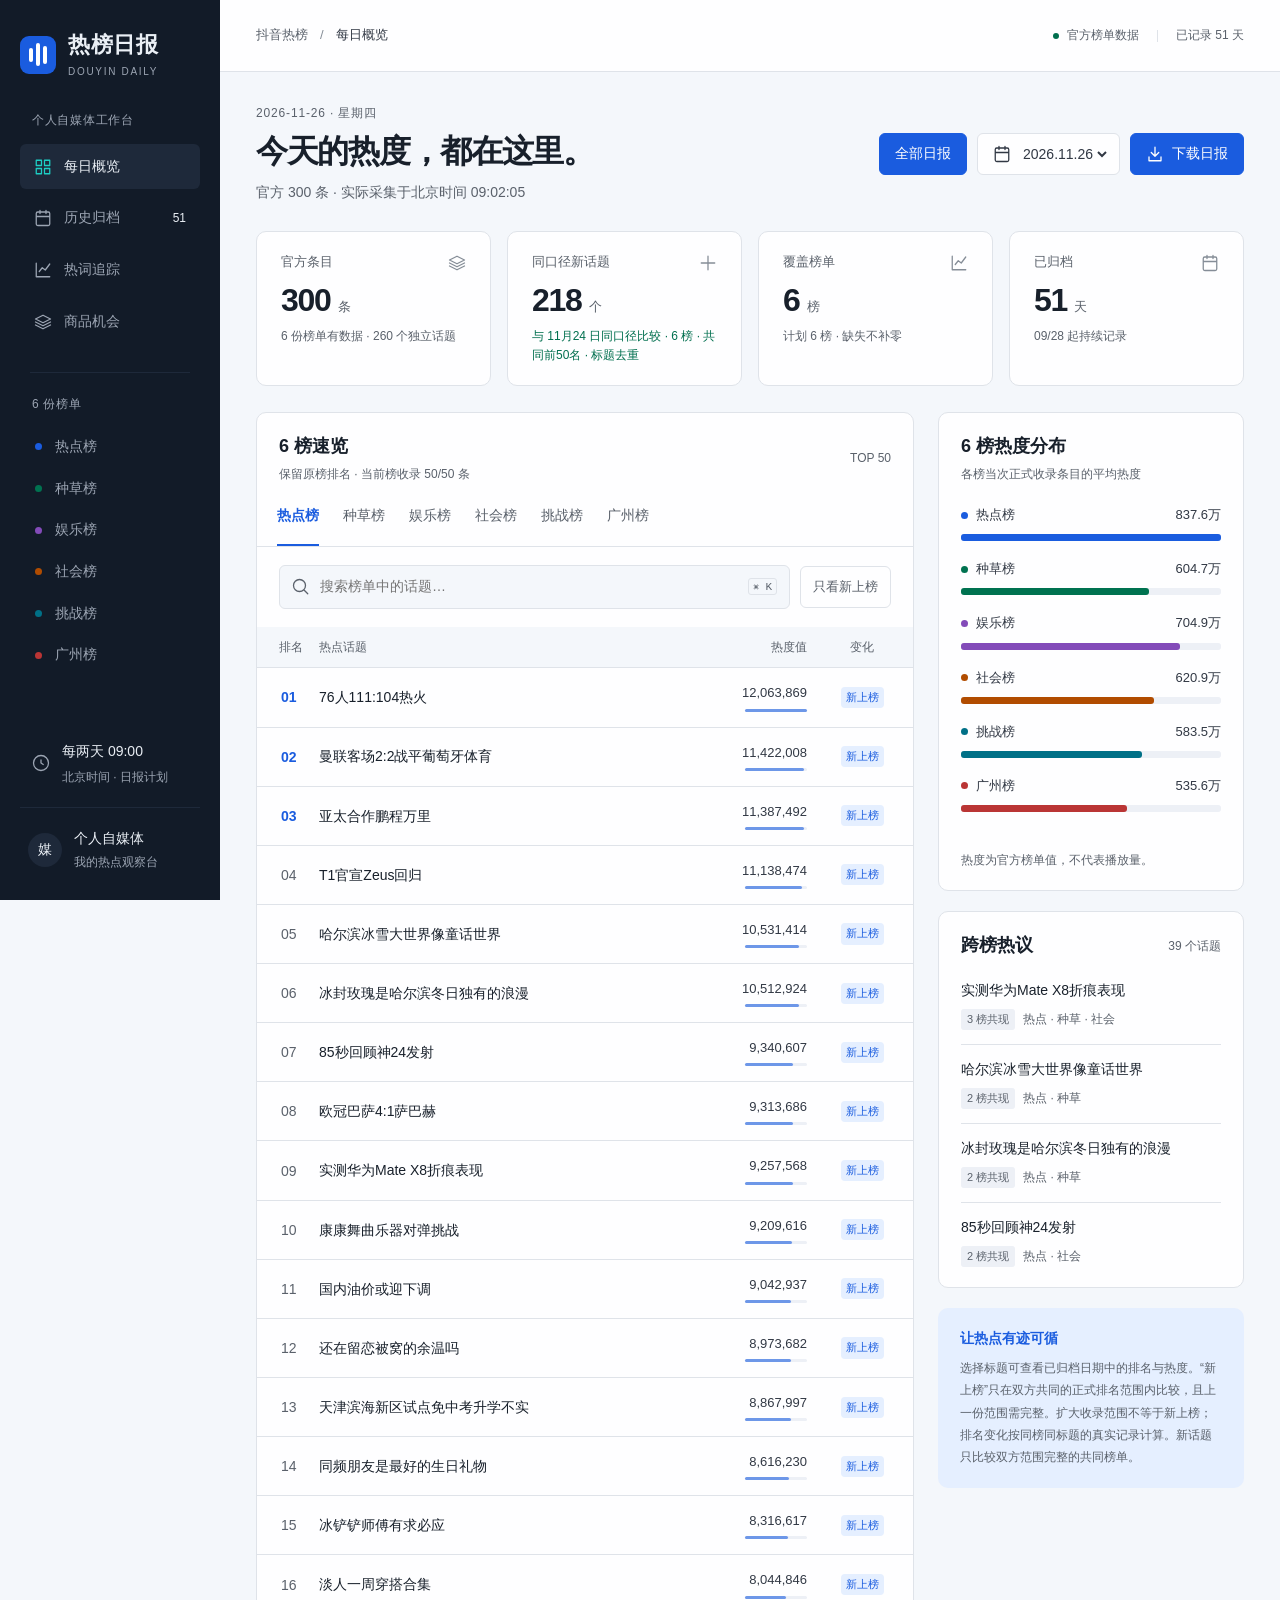
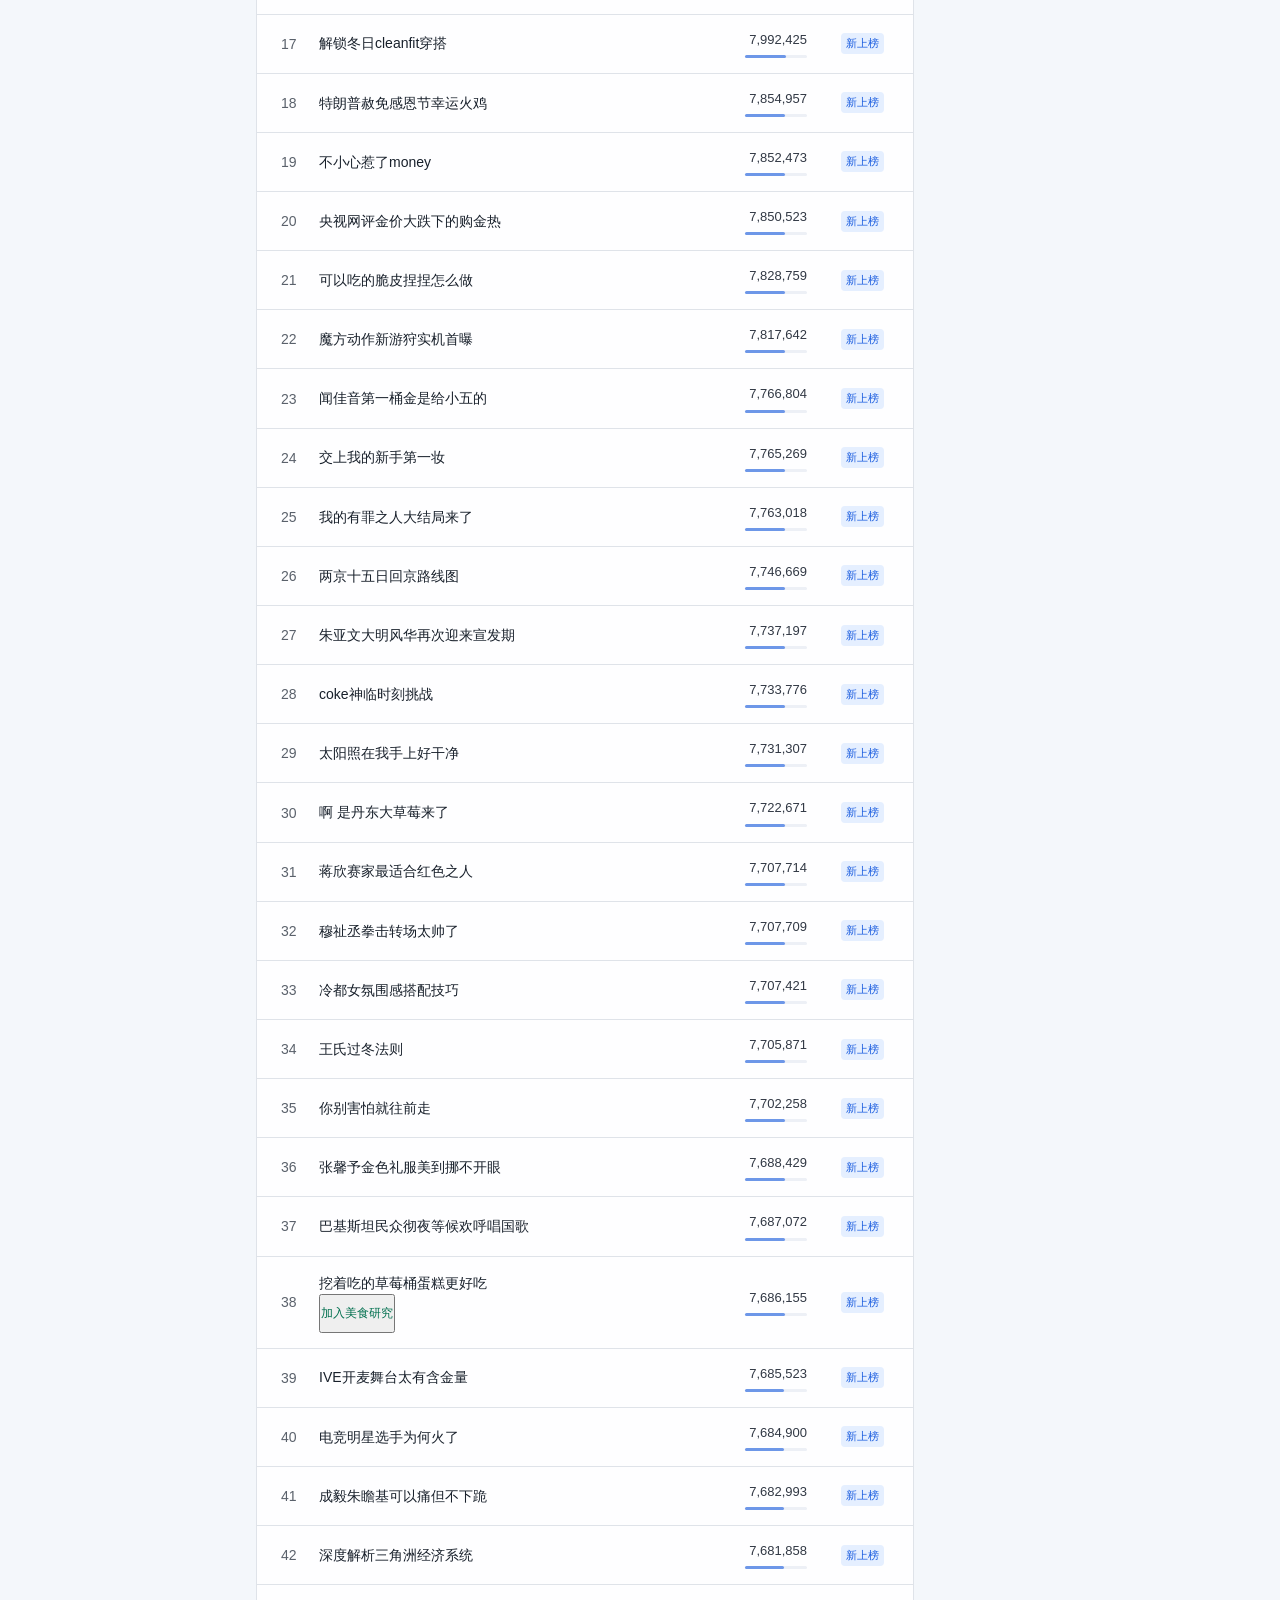
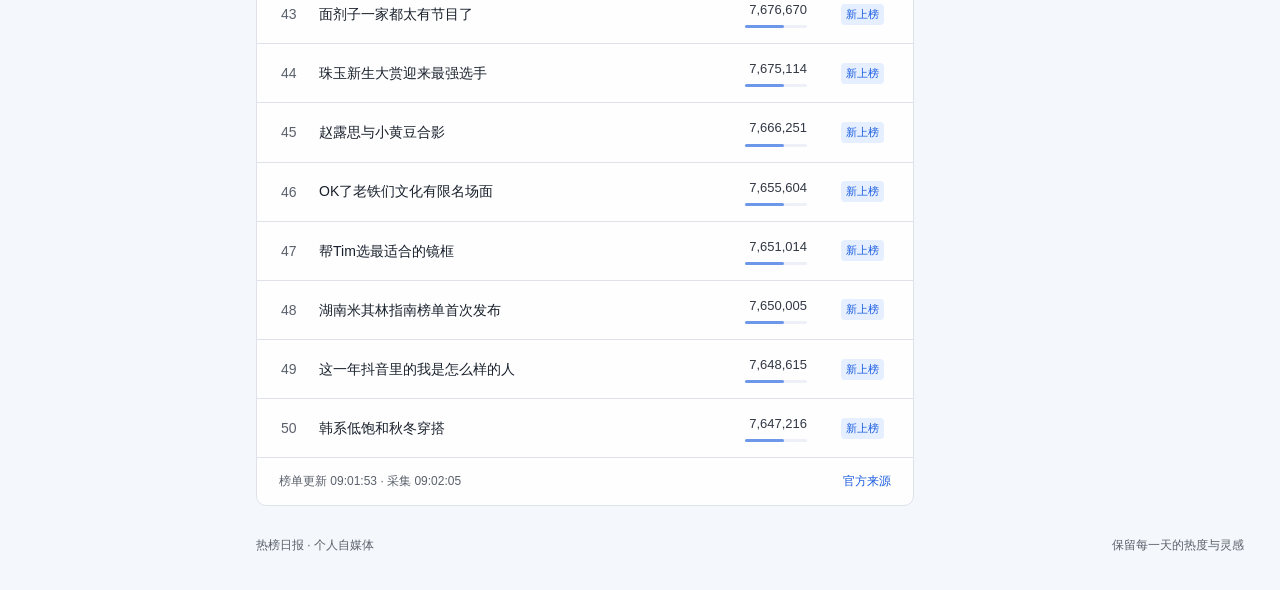
==== commit e7a48e9b: "Update daily reports 2026-11-26 09:06" ====
--- a/index.html
+++ b/index.html
@@ -4,4 +4,4 @@
 <aside class="sidebar"><a href="#daily" class="brand"><span class="brand-mark" aria-hidden="true"><i></i><i></i><i></i></span><span>热榜日报<small>DOUYIN DAILY</small></span></a><span class="workspace-label">个人自媒体工作台</span><nav aria-label="主导航"><button class="nav-item active" data-view="daily"><span data-icon="grid"></span>每日概览</button><button class="nav-item" data-view="archive"><span data-icon="calendar"></span>历史归档<span class="nav-count" id="archive-count">—</span></button><button class="nav-item" data-view="trends"><span data-icon="chart"></span>热词追踪</button><button class="nav-item" data-view="opportunities"><span data-icon="layers"></span>商品机会</button></nav><div class="side-divider"></div><p class="side-label" id="board-nav-label">日报榜单</p><nav class="board-nav" id="board-nav" aria-label="榜单快捷切换"></nav><div class="sidebar-bottom"><span data-icon="clock"></span><div><strong>每两天 09:00</strong><small>北京时间 · 日报计划</small></div></div><div class="side-owner"><span class="avatar">媒</span><span>个人自媒体<small>我的热点观察台</small></span></div></aside>
 <div class="shell"><header class="topbar"><div class="breadcrumb">抖音热榜<span>/</span><strong id="breadcrumb-current">每日概览</strong></div><div class="top-meta"><span class="live-dot"></span>官方榜单数据<span class="top-separator"></span><span id="coverage">载入归档…</span></div></header><main id="main" tabindex="-1"><section class="page-heading"><div><p class="heading-date" id="heading-date">每日记录 · 持续观察</p><h1 id="page-title">今天的热度，都在这里。</h1><p class="subtitle" id="subtitle">从每日榜单里，发现值得记录的话题。</p></div><div class="heading-actions"><a class="primary-button" href="today.html" style="text-decoration:none">全部日报</a><label class="date-picker"><span data-icon="calendar"></span><span class="sr-only">选择日报日期</span><select id="date-select" aria-label="选择日报日期"></select></label><button class="primary-button" id="export-button"><span data-icon="download"></span>下载日报</button></div></section><div id="app" aria-live="polite"><div class="empty-state">正在读取日报归档…</div></div><footer><span>热榜日报 · 个人自媒体</span><span>保留每一天的热度与灵感</span></footer></main></div>
 <dialog id="topic-dialog" aria-labelledby="topic-title"><form method="dialog"><button class="close-button" aria-label="关闭话题详情">×</button></form><p class="detail-label">话题观察</p><h2 id="topic-title"></h2><div id="topic-content"></div></dialog>
-<script src="analytics.js"></script><script src="research-state.js"></script><script src="opportunities-engine.js?v=20261124-food-context"></script><script src="tracking.js"></script><script src="opportunities.js?v=20261017-dense"></script><script src="app.js"></script></body></html>
+<script src="analytics.js"></script><script src="research-state.js"></script><script src="opportunities-engine.js?v=20261126-food-context"></script><script src="tracking.js"></script><script src="opportunities.js?v=20261017-dense"></script><script src="app.js"></script></body></html>
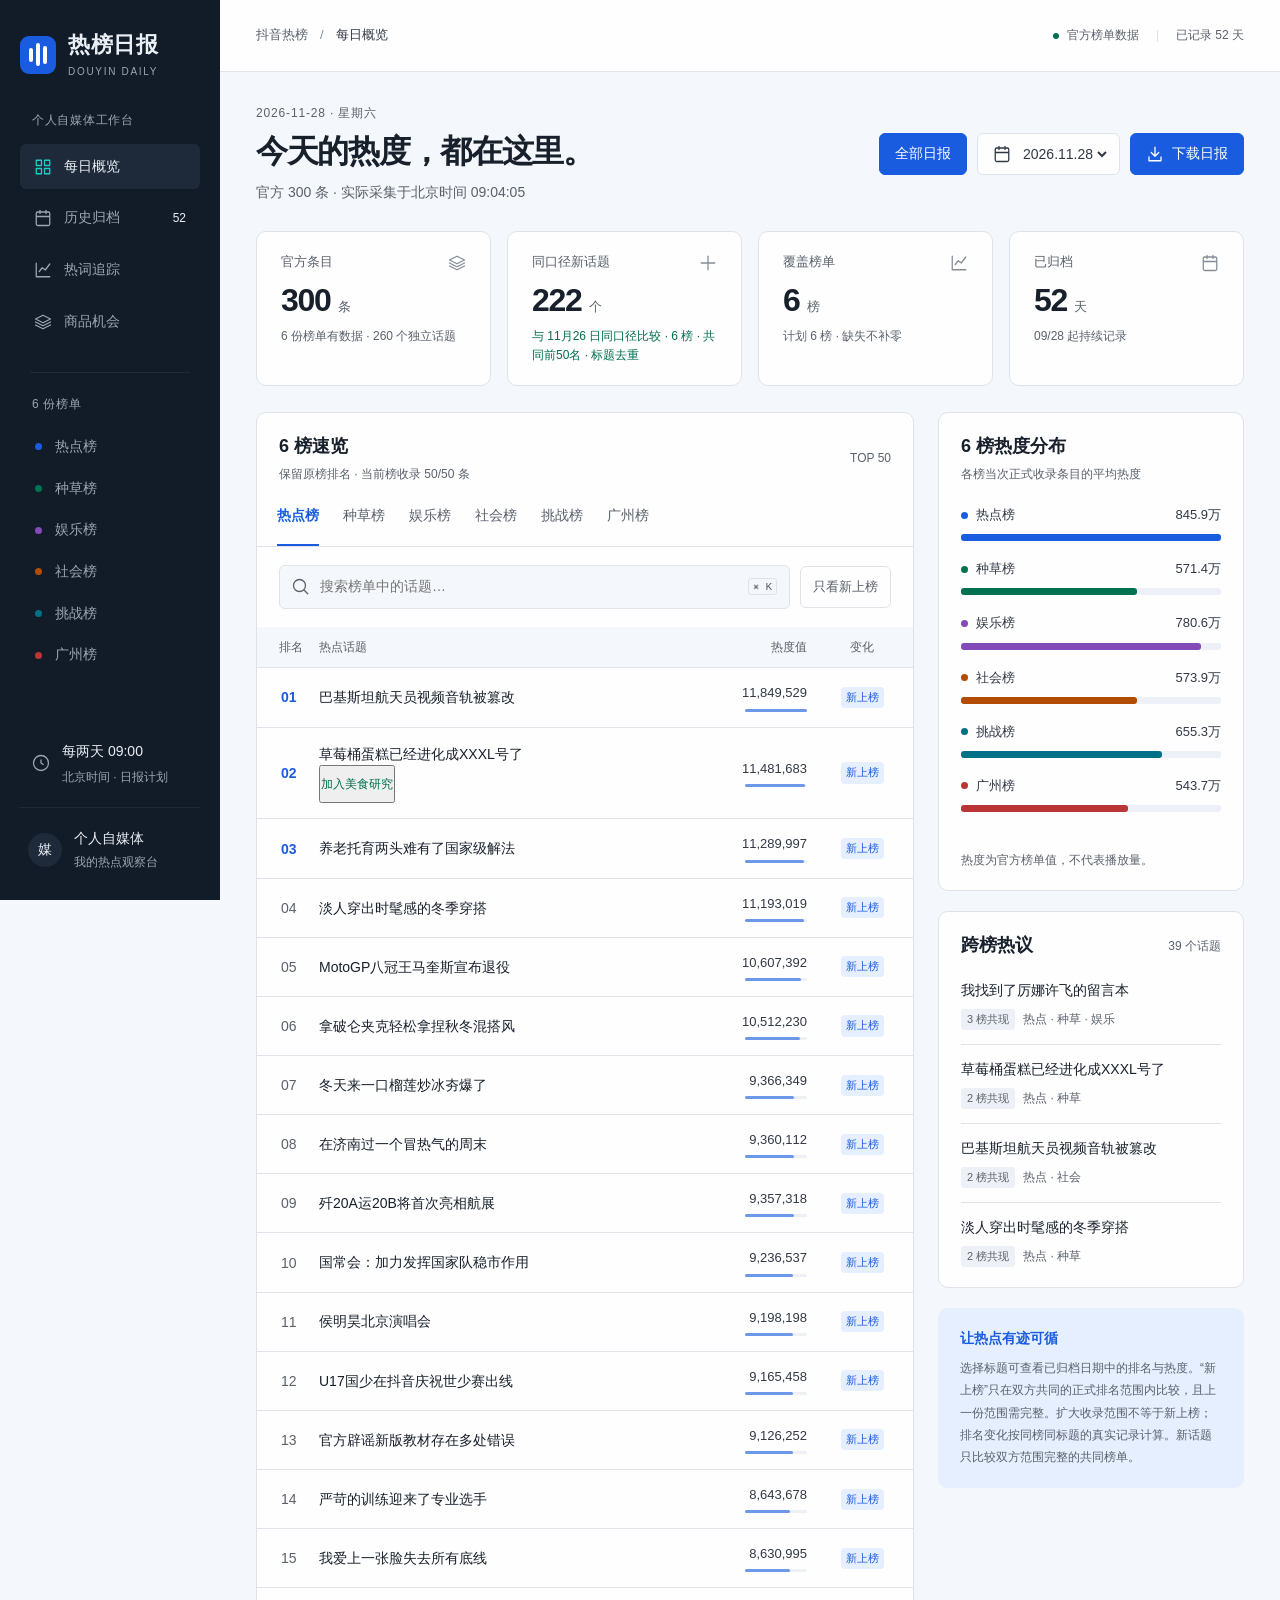
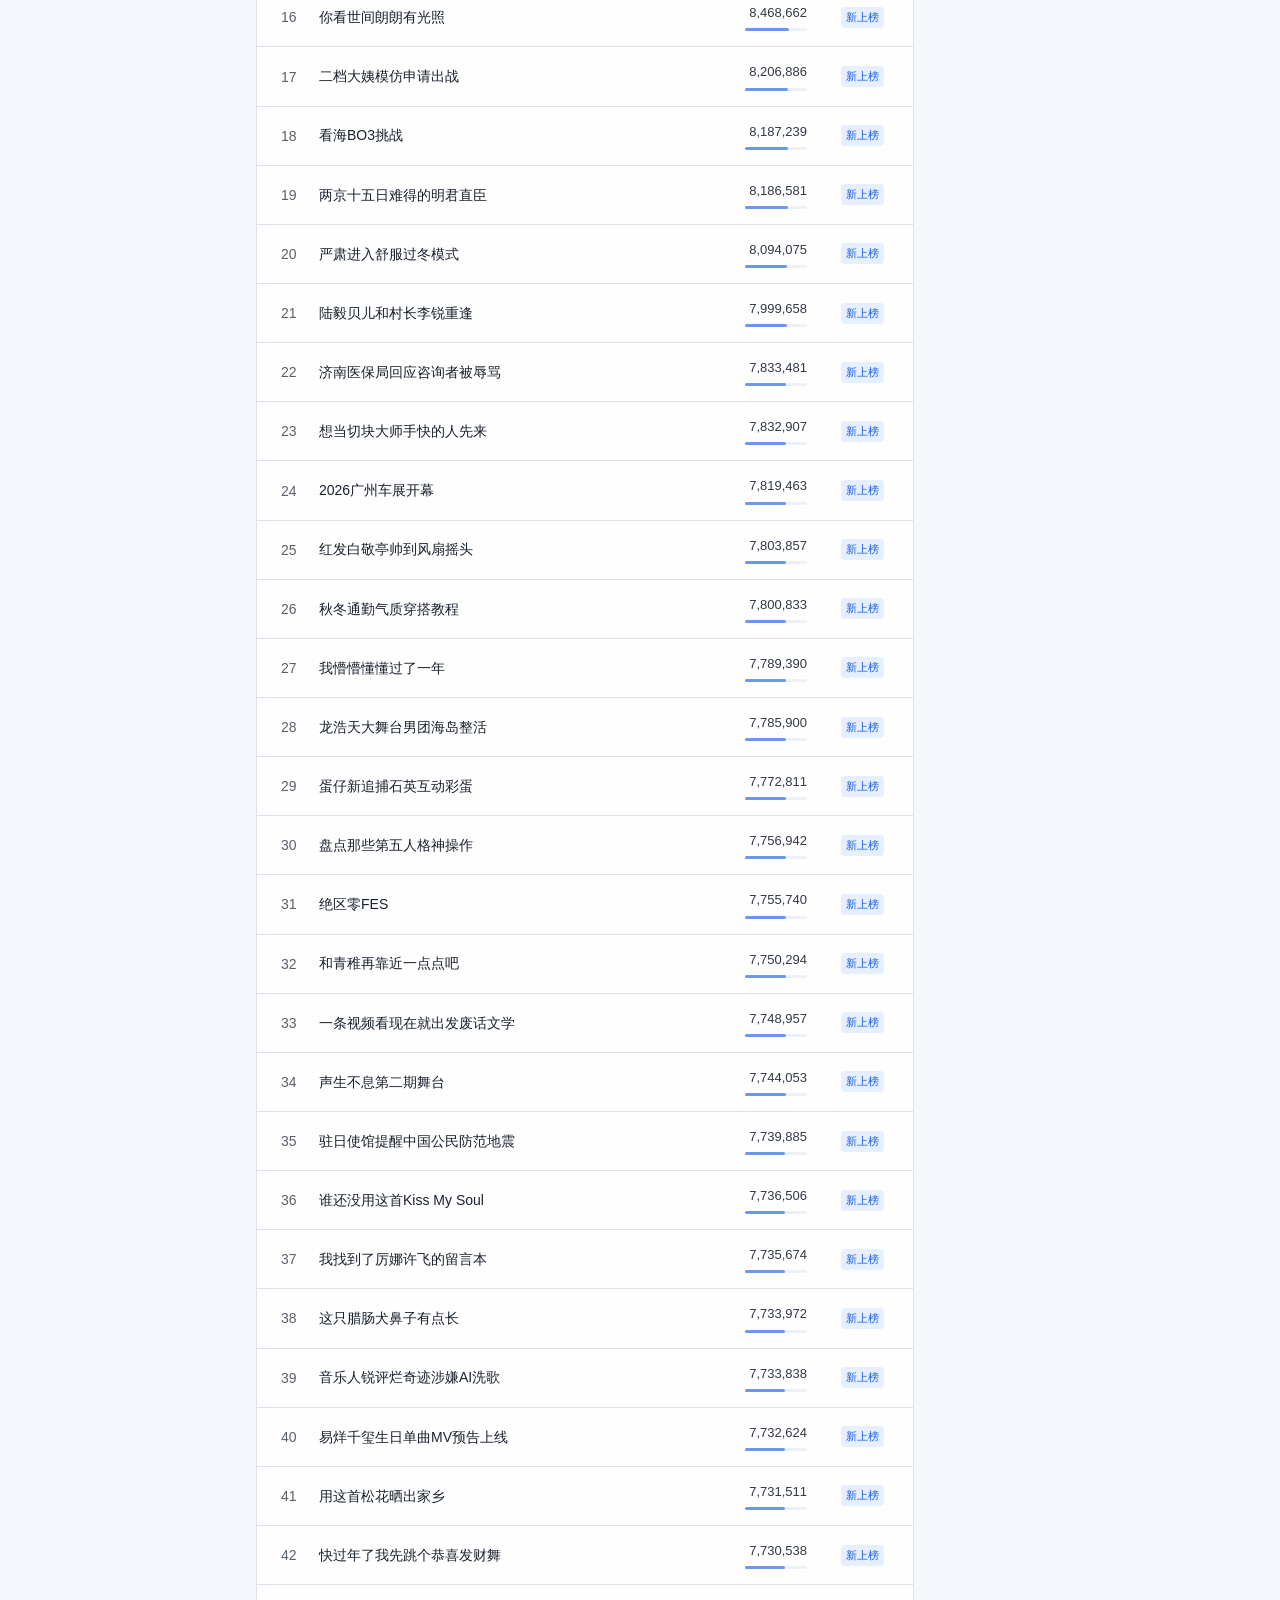
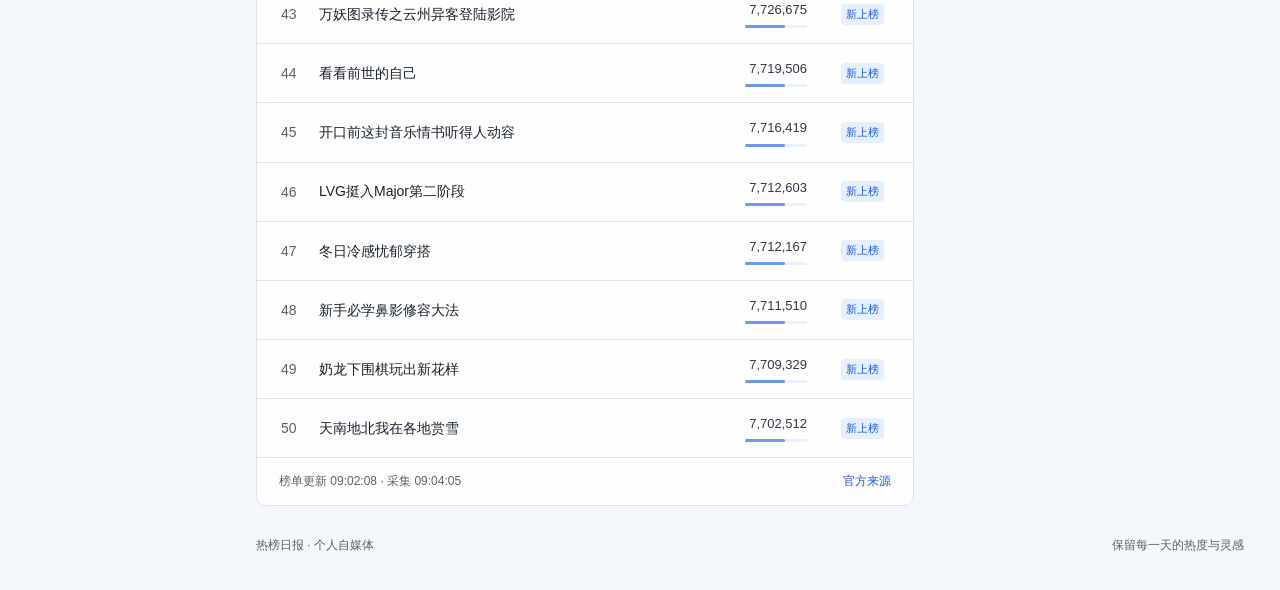
==== commit 78724095: "Update daily reports 2026-11-28 09:07" ====
--- a/index.html
+++ b/index.html
@@ -4,4 +4,4 @@
 <aside class="sidebar"><a href="#daily" class="brand"><span class="brand-mark" aria-hidden="true"><i></i><i></i><i></i></span><span>热榜日报<small>DOUYIN DAILY</small></span></a><span class="workspace-label">个人自媒体工作台</span><nav aria-label="主导航"><button class="nav-item active" data-view="daily"><span data-icon="grid"></span>每日概览</button><button class="nav-item" data-view="archive"><span data-icon="calendar"></span>历史归档<span class="nav-count" id="archive-count">—</span></button><button class="nav-item" data-view="trends"><span data-icon="chart"></span>热词追踪</button><button class="nav-item" data-view="opportunities"><span data-icon="layers"></span>商品机会</button></nav><div class="side-divider"></div><p class="side-label" id="board-nav-label">日报榜单</p><nav class="board-nav" id="board-nav" aria-label="榜单快捷切换"></nav><div class="sidebar-bottom"><span data-icon="clock"></span><div><strong>每两天 09:00</strong><small>北京时间 · 日报计划</small></div></div><div class="side-owner"><span class="avatar">媒</span><span>个人自媒体<small>我的热点观察台</small></span></div></aside>
 <div class="shell"><header class="topbar"><div class="breadcrumb">抖音热榜<span>/</span><strong id="breadcrumb-current">每日概览</strong></div><div class="top-meta"><span class="live-dot"></span>官方榜单数据<span class="top-separator"></span><span id="coverage">载入归档…</span></div></header><main id="main" tabindex="-1"><section class="page-heading"><div><p class="heading-date" id="heading-date">每日记录 · 持续观察</p><h1 id="page-title">今天的热度，都在这里。</h1><p class="subtitle" id="subtitle">从每日榜单里，发现值得记录的话题。</p></div><div class="heading-actions"><a class="primary-button" href="today.html" style="text-decoration:none">全部日报</a><label class="date-picker"><span data-icon="calendar"></span><span class="sr-only">选择日报日期</span><select id="date-select" aria-label="选择日报日期"></select></label><button class="primary-button" id="export-button"><span data-icon="download"></span>下载日报</button></div></section><div id="app" aria-live="polite"><div class="empty-state">正在读取日报归档…</div></div><footer><span>热榜日报 · 个人自媒体</span><span>保留每一天的热度与灵感</span></footer></main></div>
 <dialog id="topic-dialog" aria-labelledby="topic-title"><form method="dialog"><button class="close-button" aria-label="关闭话题详情">×</button></form><p class="detail-label">话题观察</p><h2 id="topic-title"></h2><div id="topic-content"></div></dialog>
-<script src="analytics.js"></script><script src="research-state.js"></script><script src="opportunities-engine.js?v=20261126-food-context"></script><script src="tracking.js"></script><script src="opportunities.js?v=20261017-dense"></script><script src="app.js"></script></body></html>
+<script src="analytics.js"></script><script src="research-state.js"></script><script src="opportunities-engine.js?v=20261128-food-context"></script><script src="tracking.js"></script><script src="opportunities.js?v=20261017-dense"></script><script src="app.js"></script></body></html>
